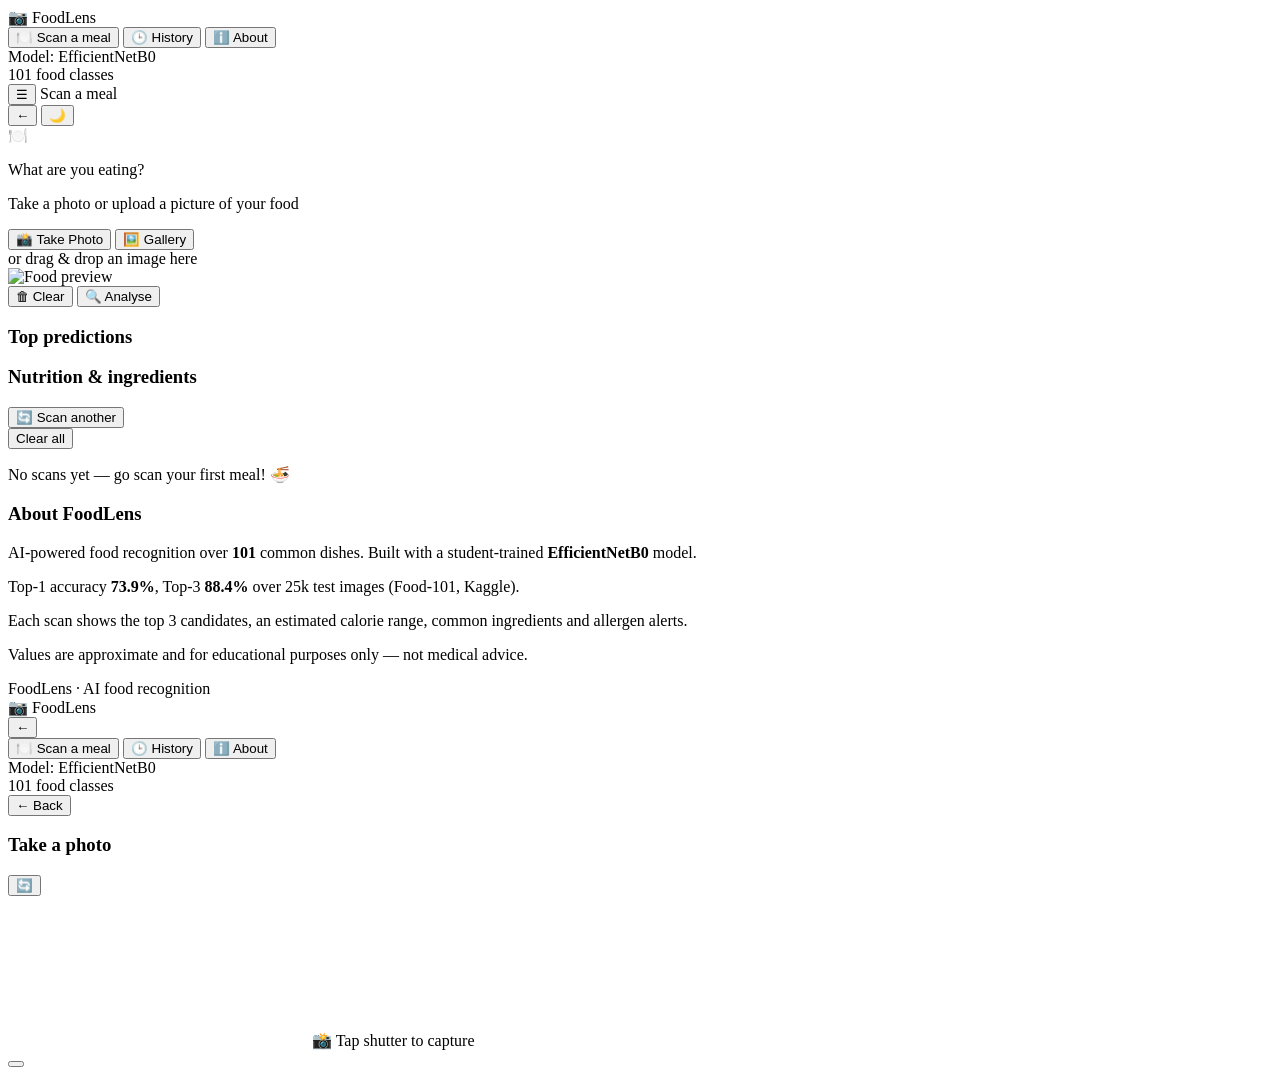
==== webapp/templates/index.html @ b12857e1 "FoodLens v2: EfficientNetB0 101-class food recognition Flask app - Trained EfficientNetB0 on full Fo" ====
<!DOCTYPE html>
<html lang="en">
<head>
  <meta charset="UTF-8"/>
  <meta name="viewport" content="width=device-width,initial-scale=1,maximum-scale=1,viewport-fit=cover"/>
  <meta name="theme-color" content="#10b981"/>
  <title>FoodLens – AI Food Recognition</title>
  <link rel="stylesheet" href="/static/style.css"/>
  <link rel="preconnect" href="https://fonts.googleapis.com"/>
  <link rel="preconnect" href="https://fonts.gstatic.com" crossorigin/>
  <link href="https://fonts.googleapis.com/css2?family=Inter:wght@400;500;600;700;800&display=swap" rel="stylesheet"/>
</head>
<body>
<script>
  // Apply saved theme before paint to avoid flash
  try {
    var t = localStorage.getItem('foodlens.theme');
    if (t) document.documentElement.setAttribute('data-theme', t);
  } catch (e) {}
</script>

<div class="app-shell">
  <span class="bg-blob blob-a" aria-hidden="true"></span>
  <span class="bg-blob blob-b" aria-hidden="true"></span>

  <!-- Sidebar (desktop) -->
  <aside class="sidebar" id="sidebar">
    <div class="sidebar-logo">
      <span class="logo-mark">📷</span>
      <span>Food<span class="logo-accent">Lens</span></span>
    </div>
    <nav class="nav">
      <button class="nav-item active" data-page="scan"><span class="nav-ico">🍽️</span> Scan a meal</button>
      <button class="nav-item" data-page="history"><span class="nav-ico">🕒</span> History</button>
      <button class="nav-item" data-page="about"><span class="nav-ico">ℹ️</span> About</button>
    </nav>
    <div class="sidebar-foot">
      Model: EfficientNetB0<br/>101 food classes
    </div>
  </aside>

  <!-- Phone column -->
  <div class="phone-col">
    <div class="app">
      <header class="topbar">
        <button class="icon-btn hamburger" id="btnMenu" aria-label="Menu">☰</button>
        <span class="topbar-title" id="topbarTitle">Scan a meal</span>
        <div class="topbar-actions">
          <button class="icon-btn" id="btnBack" aria-label="Back">←</button>
          <button class="icon-btn" id="themeToggle" aria-label="Toggle theme">🌙</button>
        </div>
      </header>

      <main class="main" id="main">
        <!-- SCAN PAGE -->
        <section class="page" id="page-scan">
          <div class="upload-zone" id="uploadZone">
            <div class="uz-icon">🍽️</div>
            <p class="uz-title">What are you eating?</p>
            <p class="uz-sub">Take a photo or upload a picture of your food</p>
            <div class="uz-actions">
              <button class="btn btn-primary" id="btnCamera">📸 Take Photo</button>
              <button class="btn btn-secondary" id="btnGallery">🖼️ Gallery</button>
            </div>
            <div class="uz-drop" id="dropZone">or drag &amp; drop an image here</div>
            <input type="file" id="fileInput" accept="image/jpeg,image/png,image/webp" hidden/>
            <input type="file" id="galleryInput" accept="image/jpeg,image/png,image/webp" hidden/>
          </div>

          <div class="preview-card hidden" id="previewCard">
            <div class="preview-frame">
              <img id="previewImg" alt="Food preview"/>
            </div>
            <div class="preview-actions">
              <button class="btn btn-secondary" id="btnClear">🗑 Clear</button>
              <button class="btn btn-primary" id="btnScan"><span class="btn-label">🔍 Analyse</span><span class="btn-loader hidden"></span></button>
            </div>
          </div>

          <div class="notice hidden" id="notice"></div>

          <div class="results hidden" id="results">
            <div id="warnings"></div>

            <div class="card predictions-card">
              <h3 class="card-title">Top predictions</h3>
              <div id="topPredictions"></div>
            </div>

            <div class="card lead-card hidden" id="ingredientsCard">
              <h3 class="card-title">Nutrition &amp; ingredients</h3>
              <div class="meta-row" id="metaRow"></div>
              <div class="ing-list" id="ingredientsList"></div>
            </div>

            <button class="btn btn-secondary btn-block" id="btnAgain">🔄 Scan another</button>
          </div>
        </section>

        <!-- HISTORY PAGE -->
        <section class="page hidden" id="page-history">
          <div class="hist-actions">
            <span class="hist-count" id="histCount"></span>
            <button class="link-btn" id="btnClearHist">Clear all</button>
          </div>
          <div class="hist-list" id="historyList"></div>
          <p class="empty-state hidden" id="histEmpty">No scans yet — go scan your first meal! 🍜</p>
        </section>

        <!-- ABOUT PAGE -->
        <section class="page hidden" id="page-about">
          <div class="card about-card">
            <h3>About FoodLens</h3>
            <p>AI-powered food recognition over <strong>101</strong> common dishes. Built with a student-trained <strong>EfficientNetB0</strong> model.</p>
            <p>Top-1 accuracy <strong>73.9%</strong>, Top-3 <strong>88.4%</strong> over 25k test images (Food-101, Kaggle).</p>
            <p>Each scan shows the top 3 candidates, an estimated calorie range, common ingredients and allergen alerts.</p>
            <p class="disclaimer">Values are approximate and for educational purposes only — not medical advice.</p>
          </div>
        </section>
      </main>

      <footer class="footer">FoodLens · AI food recognition</footer>
    </div>
  </div>

  <!-- Slide-in menu drawer -->
  <div class="drawer-overlay hidden" id="drawerOverlay"></div>
  <aside class="drawer hidden" id="drawer" aria-label="Menu drawer">
    <div class="drawer-head">
      <div class="drawer-logo">📷 <span>Food<span class="logo-accent">Lens</span></span></div>
      <button class="icon-btn" id="btnDrawerClose" aria-label="Close menu">←</button>
    </div>
    <nav class="nav drawer-nav">
      <button class="nav-item active" data-page="scan"><span class="nav-ico">🍽️</span> Scan a meal</button>
      <button class="nav-item" data-page="history"><span class="nav-ico">🕒</span> History</button>
      <button class="nav-item" data-page="about"><span class="nav-ico">ℹ️</span> About</button>
    </nav>
    <div class="sidebar-foot">
      Model: EfficientNetB0<br/>101 food classes
    </div>
  </aside>

  <!-- CAMERA MODAL -->
  <div class="camera-modal hidden" id="cameraModal" role="dialog" aria-modal="true">
    <div class="camera-panel">
      <header class="camera-head">
        <button class="icon-btn" id="btnCamClose" aria-label="Close">← Back</button>
        <h3>Take a photo</h3>
        <button class="icon-btn" id="btnFlip" aria-label="Switch camera">🔄</button>
      </header>
      <div class="camera-stage" id="cameraStage">
        <video id="cameraVideo" autoplay playsinline muted></video>
        <span class="cam-hint" id="camHint">📸 Tap shutter to capture</span>
        <div class="shutter-row">
          <button class="shutter" id="btnSnap" aria-label="Capture"><span></span></button>
        </div>
        <div class="camera-msg hidden" id="cameraMsg"></div>
      </div>
    </div>
    <input type="file" id="fallbackInput" accept="image/jpeg,image/png,image/webp" hidden/>
  </div>
</div>

<script src="/static/script.js"></script>
</body>
</html>
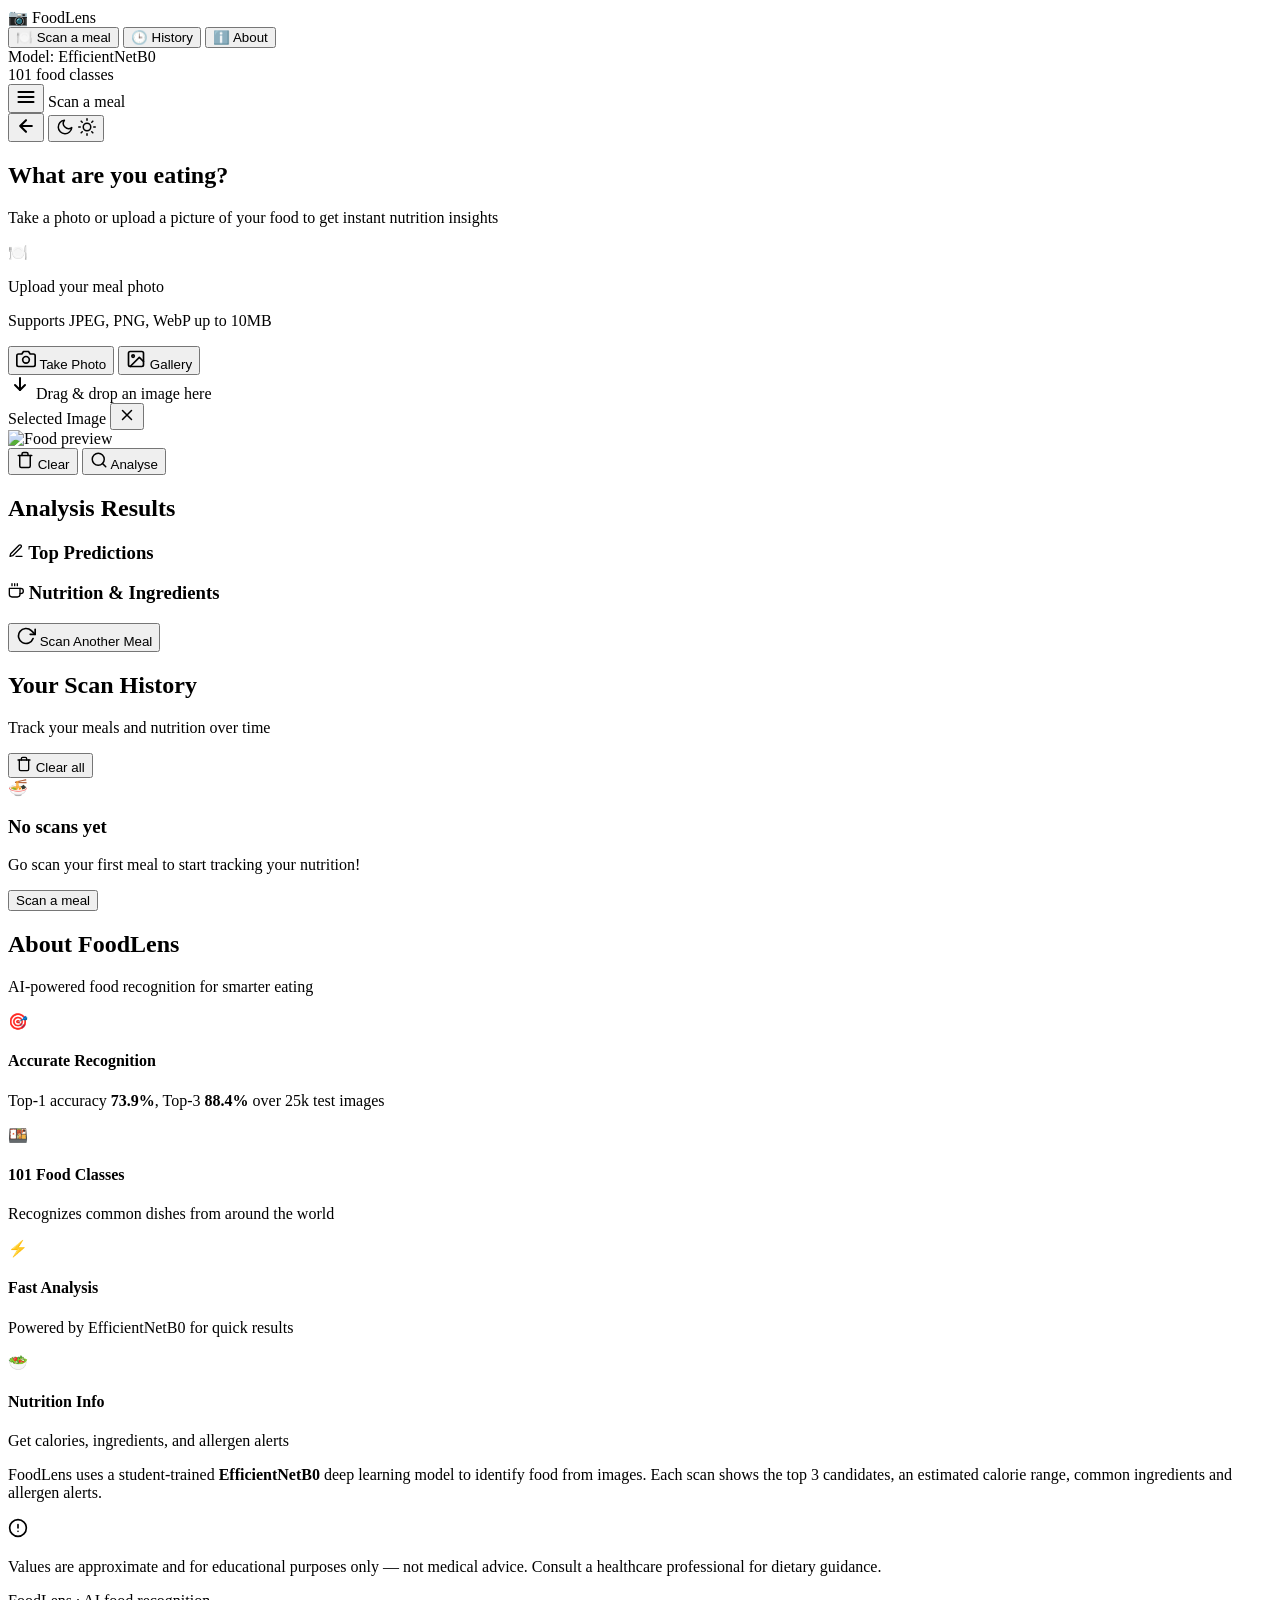
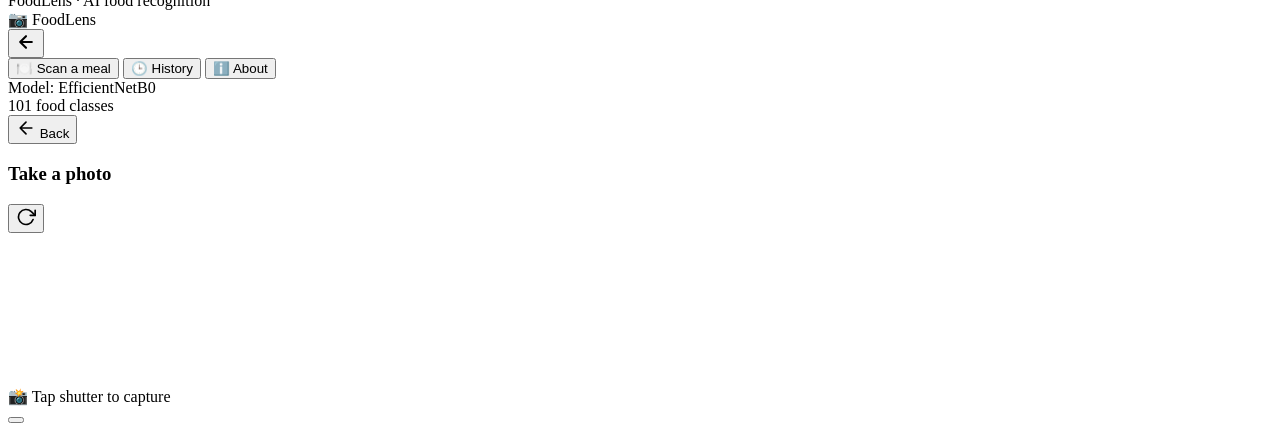
==== commit e8f8b7c3: "Update documentation and add comprehensive guides * Added comprehensive documentation files includin" ====
--- a/webapp/templates/index.html
+++ b/webapp/templates/index.html
@@ -4,11 +4,15 @@
   <meta charset="UTF-8"/>
   <meta name="viewport" content="width=device-width,initial-scale=1,maximum-scale=1,viewport-fit=cover"/>
   <meta name="theme-color" content="#10b981"/>
-  <title>FoodLens – AI Food Recognition</title>
+  <meta name="description" content="AI-powered food recognition app that identifies 101+ dishes with nutrition info"/>
+  <meta name="apple-mobile-web-app-capable" content="yes"/>
+  <meta name="apple-mobile-web-app-status-bar-style" content="default"/>
+  <title>FoodLens – AI Food Recognition & Nutrition Tracker</title>
   <link rel="stylesheet" href="/static/style.css"/>
   <link rel="preconnect" href="https://fonts.googleapis.com"/>
   <link rel="preconnect" href="https://fonts.gstatic.com" crossorigin/>
-  <link href="https://fonts.googleapis.com/css2?family=Inter:wght@400;500;600;700;800&display=swap" rel="stylesheet"/>
+  <link href="https://fonts.googleapis.com/css2?family=Inter:wght@400;500;600;700;800;900&display=swap" rel="stylesheet"/>
+  <link rel="icon" type="image/svg+xml" href="data:image/svg+xml,<svg xmlns='http://www.w3.org/2000/svg' viewBox='0 0 100 100'><text y='.9em' font-size='90'>📷</text></svg>"/>
 </head>
 <body>
 <script>
@@ -16,6 +20,7 @@
   try {
     var t = localStorage.getItem('foodlens.theme');
     if (t) document.documentElement.setAttribute('data-theme', t);
+    else if (window.matchMedia('(prefers-color-scheme: dark)').matches) document.documentElement.setAttribute('data-theme', 'dark');
   } catch (e) {}
 </script>
 
@@ -35,7 +40,8 @@
       <button class="nav-item" data-page="about"><span class="nav-ico">ℹ️</span> About</button>
     </nav>
     <div class="sidebar-foot">
-      Model: EfficientNetB0<br/>101 food classes
+      <div class="model-badge">Model: EfficientNetB0</div>
+      <div class="classes-badge">101 food classes</div>
     </div>
   </aside>
 
@@ -43,78 +49,175 @@
   <div class="phone-col">
     <div class="app">
       <header class="topbar">
-        <button class="icon-btn hamburger" id="btnMenu" aria-label="Menu">☰</button>
+        <button class="icon-btn hamburger" id="btnMenu" aria-label="Menu">
+          <svg width="20" height="20" viewBox="0 0 24 24" fill="none" stroke="currentColor" stroke-width="2.5" stroke-linecap="round" stroke-linejoin="round"><line x1="3" y1="6" x2="21" y2="6"></line><line x1="3" y1="12" x2="21" y2="12"></line><line x1="3" y1="18" x2="21" y2="18"></line></svg>
+        </button>
         <span class="topbar-title" id="topbarTitle">Scan a meal</span>
         <div class="topbar-actions">
-          <button class="icon-btn" id="btnBack" aria-label="Back">←</button>
-          <button class="icon-btn" id="themeToggle" aria-label="Toggle theme">🌙</button>
+          <button class="icon-btn" id="btnBack" aria-label="Back">
+            <svg width="20" height="20" viewBox="0 0 24 24" fill="none" stroke="currentColor" stroke-width="2.5" stroke-linecap="round" stroke-linejoin="round"><path d="M19 12H5M12 19l-7-7 7-7"/></svg>
+          </button>
+          <button class="icon-btn" id="themeToggle" aria-label="Toggle theme">
+            <svg class="icon-moon" width="18" height="18" viewBox="0 0 24 24" fill="none" stroke="currentColor" stroke-width="2" stroke-linecap="round" stroke-linejoin="round"><path d="M21 12.79A9 9 0 1 1 11.21 3 7 7 0 0 0 21 12.79z"/></svg>
+            <svg class="icon-sun hidden" width="18" height="18" viewBox="0 0 24 24" fill="none" stroke="currentColor" stroke-width="2" stroke-linecap="round" stroke-linejoin="round"><circle cx="12" cy="12" r="5"/><path d="M12 1v2M12 21v2M4.22 4.22l1.42 1.42M18.36 18.36l1.42 1.42M1 12h2M21 12h2M4.22 19.78l1.42-1.42M18.36 5.64l1.42-1.42"/></svg>
+          </button>
         </div>
       </header>
 
       <main class="main" id="main">
         <!-- SCAN PAGE -->
         <section class="page" id="page-scan">
+          <div class="hero-section">
+            <h1 class="hero-title">What are you eating?</h1>
+            <p class="hero-subtitle">Take a photo or upload a picture of your food to get instant nutrition insights</p>
+          </div>
+          
           <div class="upload-zone" id="uploadZone">
             <div class="uz-icon">🍽️</div>
-            <p class="uz-title">What are you eating?</p>
-            <p class="uz-sub">Take a photo or upload a picture of your food</p>
+            <p class="uz-title">Upload your meal photo</p>
+            <p class="uz-sub">Supports JPEG, PNG, WebP up to 10MB</p>
             <div class="uz-actions">
-              <button class="btn btn-primary" id="btnCamera">📸 Take Photo</button>
-              <button class="btn btn-secondary" id="btnGallery">🖼️ Gallery</button>
-            </div>
-            <div class="uz-drop" id="dropZone">or drag &amp; drop an image here</div>
+              <button class="btn btn-primary btn-lg" id="btnCamera">
+                <svg width="20" height="20" viewBox="0 0 24 24" fill="none" stroke="currentColor" stroke-width="2" stroke-linecap="round" stroke-linejoin="round"><path d="M23 19a2 2 0 0 1-2 2H3a2 2 0 0 1-2-2V8a2 2 0 0 1 2-2h4l2-3h6l2 3h4a2 2 0 0 1 2 2z"/><circle cx="12" cy="13" r="4"/></svg>
+                <span>Take Photo</span>
+              </button>
+              <button class="btn btn-secondary btn-lg" id="btnGallery">
+                <svg width="20" height="20" viewBox="0 0 24 24" fill="none" stroke="currentColor" stroke-width="2" stroke-linecap="round" stroke-linejoin="round"><rect x="3" y="3" width="18" height="18" rx="2" ry="2"/><circle cx="8.5" cy="8.5" r="1.5"/><polyline points="21 15 16 10 5 21"/></svg>
+                <span>Gallery</span>
+              </button>
+            </div>
+            <div class="uz-drop" id="dropZone">
+              <svg width="24" height="24" viewBox="0 0 24 24" fill="none" stroke="currentColor" stroke-width="2" stroke-linecap="round" stroke-linejoin="round"><polyline points="7 10 12 15 17 10"/><line x1="12" y1="15" x2="12" y2="3"/></svg>
+              <span>Drag & drop an image here</span>
+            </div>
             <input type="file" id="fileInput" accept="image/jpeg,image/png,image/webp" hidden/>
             <input type="file" id="galleryInput" accept="image/jpeg,image/png,image/webp" hidden/>
           </div>
 
           <div class="preview-card hidden" id="previewCard">
+            <div class="preview-header">
+              <span class="preview-label">Selected Image</span>
+              <button class="btn-icon-sm" id="btnClosePreview" aria-label="Close preview">
+                <svg width="18" height="18" viewBox="0 0 24 24" fill="none" stroke="currentColor" stroke-width="2" stroke-linecap="round" stroke-linejoin="round"><path d="M18 6L6 18M6 6l12 12"/></svg>
+              </button>
+            </div>
             <div class="preview-frame">
               <img id="previewImg" alt="Food preview"/>
             </div>
             <div class="preview-actions">
-              <button class="btn btn-secondary" id="btnClear">🗑 Clear</button>
-              <button class="btn btn-primary" id="btnScan"><span class="btn-label">🔍 Analyse</span><span class="btn-loader hidden"></span></button>
+              <button class="btn btn-secondary" id="btnClear">
+                <svg width="18" height="18" viewBox="0 0 24 24" fill="none" stroke="currentColor" stroke-width="2" stroke-linecap="round" stroke-linejoin="round"><polyline points="3 6 5 6 21 6"/><path d="M19 6v14a2 2 0 0 1-2 2H7a2 2 0 0 1-2-2V6m3 0V4a2 2 0 0 1 2-2h4a2 2 0 0 1 2 2v2"/></svg>
+                <span>Clear</span>
+              </button>
+              <button class="btn btn-primary" id="btnScan">
+                <span class="btn-label">
+                  <svg width="18" height="18" viewBox="0 0 24 24" fill="none" stroke="currentColor" stroke-width="2" stroke-linecap="round" stroke-linejoin="round"><circle cx="11" cy="11" r="8"/><path d="M21 21l-4.35-4.35"/></svg>
+                  <span>Analyse</span>
+                </span>
+                <span class="btn-loader hidden"></span>
+              </button>
             </div>
           </div>
 
           <div class="notice hidden" id="notice"></div>
 
           <div class="results hidden" id="results">
+            <div class="results-header">
+              <h2 class="results-title">Analysis Results</h2>
+              <span class="confidence-badge" id="confidenceBadge"></span>
+            </div>
+            
             <div id="warnings"></div>
 
             <div class="card predictions-card">
-              <h3 class="card-title">Top predictions</h3>
+              <h3 class="card-title">
+                <svg width="16" height="16" viewBox="0 0 24 24" fill="none" stroke="currentColor" stroke-width="2" stroke-linecap="round" stroke-linejoin="round"><path d="M12 20h9"/><path d="M16.5 3.5a2.121 2.121 0 0 1 3 3L7 19l-4 1 1-4L16.5 3.5z"/></svg>
+                Top Predictions
+              </h3>
               <div id="topPredictions"></div>
             </div>
 
             <div class="card lead-card hidden" id="ingredientsCard">
-              <h3 class="card-title">Nutrition &amp; ingredients</h3>
+              <h3 class="card-title">
+                <svg width="16" height="16" viewBox="0 0 24 24" fill="none" stroke="currentColor" stroke-width="2" stroke-linecap="round" stroke-linejoin="round"><path d="M18 8h1a4 4 0 0 1 0 8h-1"/><path d="M2 8h16v9a4 4 0 0 1-4 4H6a4 4 0 0 1-4-4V8z"/><line x1="6" y1="1" x2="6" y2="4"/><line x1="10" y1="1" x2="10" y2="4"/><line x1="14" y1="1" x2="14" y2="4"/></svg>
+                Nutrition & Ingredients
+              </h3>
               <div class="meta-row" id="metaRow"></div>
               <div class="ing-list" id="ingredientsList"></div>
             </div>
 
-            <button class="btn btn-secondary btn-block" id="btnAgain">🔄 Scan another</button>
+            <button class="btn btn-secondary btn-block btn-lg" id="btnAgain">
+              <svg width="20" height="20" viewBox="0 0 24 24" fill="none" stroke="currentColor" stroke-width="2" stroke-linecap="round" stroke-linejoin="round"><polyline points="23 4 23 10 17 10"/><path d="M20.49 15a9 9 0 1 1-2.12-9.36L23 10"/></svg>
+              <span>Scan Another Meal</span>
+            </button>
           </div>
         </section>
 
         <!-- HISTORY PAGE -->
         <section class="page hidden" id="page-history">
+          <div class="history-header">
+            <h2 class="history-title">Your Scan History</h2>
+            <p class="history-subtitle">Track your meals and nutrition over time</p>
+          </div>
           <div class="hist-actions">
             <span class="hist-count" id="histCount"></span>
-            <button class="link-btn" id="btnClearHist">Clear all</button>
+            <button class="btn btn-sm btn-ghost" id="btnClearHist">
+              <svg width="16" height="16" viewBox="0 0 24 24" fill="none" stroke="currentColor" stroke-width="2" stroke-linecap="round" stroke-linejoin="round"><polyline points="3 6 5 6 21 6"/><path d="M19 6v14a2 2 0 0 1-2 2H7a2 2 0 0 1-2-2V6m3 0V4a2 2 0 0 1 2-2h4a2 2 0 0 1 2 2v2"/></svg>
+              <span>Clear all</span>
+            </button>
           </div>
           <div class="hist-list" id="historyList"></div>
-          <p class="empty-state hidden" id="histEmpty">No scans yet — go scan your first meal! 🍜</p>
+          <div class="empty-state hidden" id="histEmpty">
+            <div class="empty-icon">🍜</div>
+            <h3>No scans yet</h3>
+            <p>Go scan your first meal to start tracking your nutrition!</p>
+            <button class="btn btn-primary" onclick="navigate('scan')">Scan a meal</button>
+          </div>
         </section>
 
         <!-- ABOUT PAGE -->
         <section class="page hidden" id="page-about">
+          <div class="about-header">
+            <h2 class="about-title">About FoodLens</h2>
+            <p class="about-subtitle">AI-powered food recognition for smarter eating</p>
+          </div>
           <div class="card about-card">
-            <h3>About FoodLens</h3>
-            <p>AI-powered food recognition over <strong>101</strong> common dishes. Built with a student-trained <strong>EfficientNetB0</strong> model.</p>
-            <p>Top-1 accuracy <strong>73.9%</strong>, Top-3 <strong>88.4%</strong> over 25k test images (Food-101, Kaggle).</p>
-            <p>Each scan shows the top 3 candidates, an estimated calorie range, common ingredients and allergen alerts.</p>
-            <p class="disclaimer">Values are approximate and for educational purposes only — not medical advice.</p>
+            <div class="feature-grid">
+              <div class="feature-item">
+                <div class="feature-icon">🎯</div>
+                <div class="feature-content">
+                  <h4>Accurate Recognition</h4>
+                  <p>Top-1 accuracy <strong>73.9%</strong>, Top-3 <strong>88.4%</strong> over 25k test images</p>
+                </div>
+              </div>
+              <div class="feature-item">
+                <div class="feature-icon">🍱</div>
+                <div class="feature-content">
+                  <h4>101 Food Classes</h4>
+                  <p>Recognizes common dishes from around the world</p>
+                </div>
+              </div>
+              <div class="feature-item">
+                <div class="feature-icon">⚡</div>
+                <div class="feature-content">
+                  <h4>Fast Analysis</h4>
+                  <p>Powered by EfficientNetB0 for quick results</p>
+                </div>
+              </div>
+              <div class="feature-item">
+                <div class="feature-icon">🥗</div>
+                <div class="feature-content">
+                  <h4>Nutrition Info</h4>
+                  <p>Get calories, ingredients, and allergen alerts</p>
+                </div>
+              </div>
+            </div>
+            <div class="about-divider"></div>
+            <p class="about-text\">FoodLens uses a student-trained <strong>EfficientNetB0</strong> deep learning model to identify food from images. Each scan shows the top 3 candidates, an estimated calorie range, common ingredients and allergen alerts.</p>
+            <div class="disclaimer-card">
+              <svg width="20" height="20" viewBox="0 0 24 24" fill="none" stroke="currentColor" stroke-width="2" stroke-linecap="round" stroke-linejoin="round"><circle cx="12" cy="12" r="10"/><line x1="12" y1="8" x2="12" y2="12"/><line x1="12" y1="16" x2="12.01" y2="16"/></svg>
+              <p class="disclaimer">Values are approximate and for educational purposes only — not medical advice. Consult a healthcare professional for dietary guidance.</p>
+            </div>
           </div>
         </section>
       </main>
@@ -127,8 +230,13 @@
   <div class="drawer-overlay hidden" id="drawerOverlay"></div>
   <aside class="drawer hidden" id="drawer" aria-label="Menu drawer">
     <div class="drawer-head">
-      <div class="drawer-logo">📷 <span>Food<span class="logo-accent">Lens</span></span></div>
-      <button class="icon-btn" id="btnDrawerClose" aria-label="Close menu">←</button>
+      <div class="drawer-logo">
+        <span class="logo-mark">📷</span>
+        <span>Food<span class="logo-accent">Lens</span></span>
+      </div>
+      <button class="icon-btn" id="btnDrawerClose" aria-label="Close menu">
+        <svg width="20" height="20" viewBox="0 0 24 24" fill="none" stroke="currentColor" stroke-width="2.5" stroke-linecap="round" stroke-linejoin="round"><path d="M19 12H5M12 19l-7-7 7-7"/></svg>
+      </button>
     </div>
     <nav class="nav drawer-nav">
       <button class="nav-item active" data-page="scan"><span class="nav-ico">🍽️</span> Scan a meal</button>
@@ -136,7 +244,8 @@
       <button class="nav-item" data-page="about"><span class="nav-ico">ℹ️</span> About</button>
     </nav>
     <div class="sidebar-foot">
-      Model: EfficientNetB0<br/>101 food classes
+      <div class="model-badge">Model: EfficientNetB0</div>
+      <div class="classes-badge">101 food classes</div>
     </div>
   </aside>
 
@@ -144,13 +253,21 @@
   <div class="camera-modal hidden" id="cameraModal" role="dialog" aria-modal="true">
     <div class="camera-panel">
       <header class="camera-head">
-        <button class="icon-btn" id="btnCamClose" aria-label="Close">← Back</button>
+        <button class="icon-btn icon-btn-ghost" id="btnCamClose" aria-label="Close">
+          <svg width="20" height="20" viewBox="0 0 24 24" fill="none" stroke="currentColor" stroke-width="2" stroke-linecap="round" stroke-linejoin="round"><path d="M19 12H5M12 19l-7-7 7-7"/></svg>
+          <span>Back</span>
+        </button>
         <h3>Take a photo</h3>
-        <button class="icon-btn" id="btnFlip" aria-label="Switch camera">🔄</button>
+        <button class="icon-btn" id="btnFlip" aria-label="Switch camera">
+          <svg width="20" height="20" viewBox="0 0 24 24" fill="none" stroke="currentColor" stroke-width="2" stroke-linecap="round" stroke-linejoin="round"><polyline points="23 4 23 10 17 10"/><path d="M20.49 15a9 9 0 1 1-2.12-9.36L23 10"/></svg>
+        </button>
       </header>
       <div class="camera-stage" id="cameraStage">
         <video id="cameraVideo" autoplay playsinline muted></video>
-        <span class="cam-hint" id="camHint">📸 Tap shutter to capture</span>
+        <div class="camera-overlay">
+          <span class="cam-hint" id="camHint">📸 Tap shutter to capture</span>
+          <div class="focus-frame"></div>
+        </div>
         <div class="shutter-row">
           <button class="shutter" id="btnSnap" aria-label="Capture"><span></span></button>
         </div>
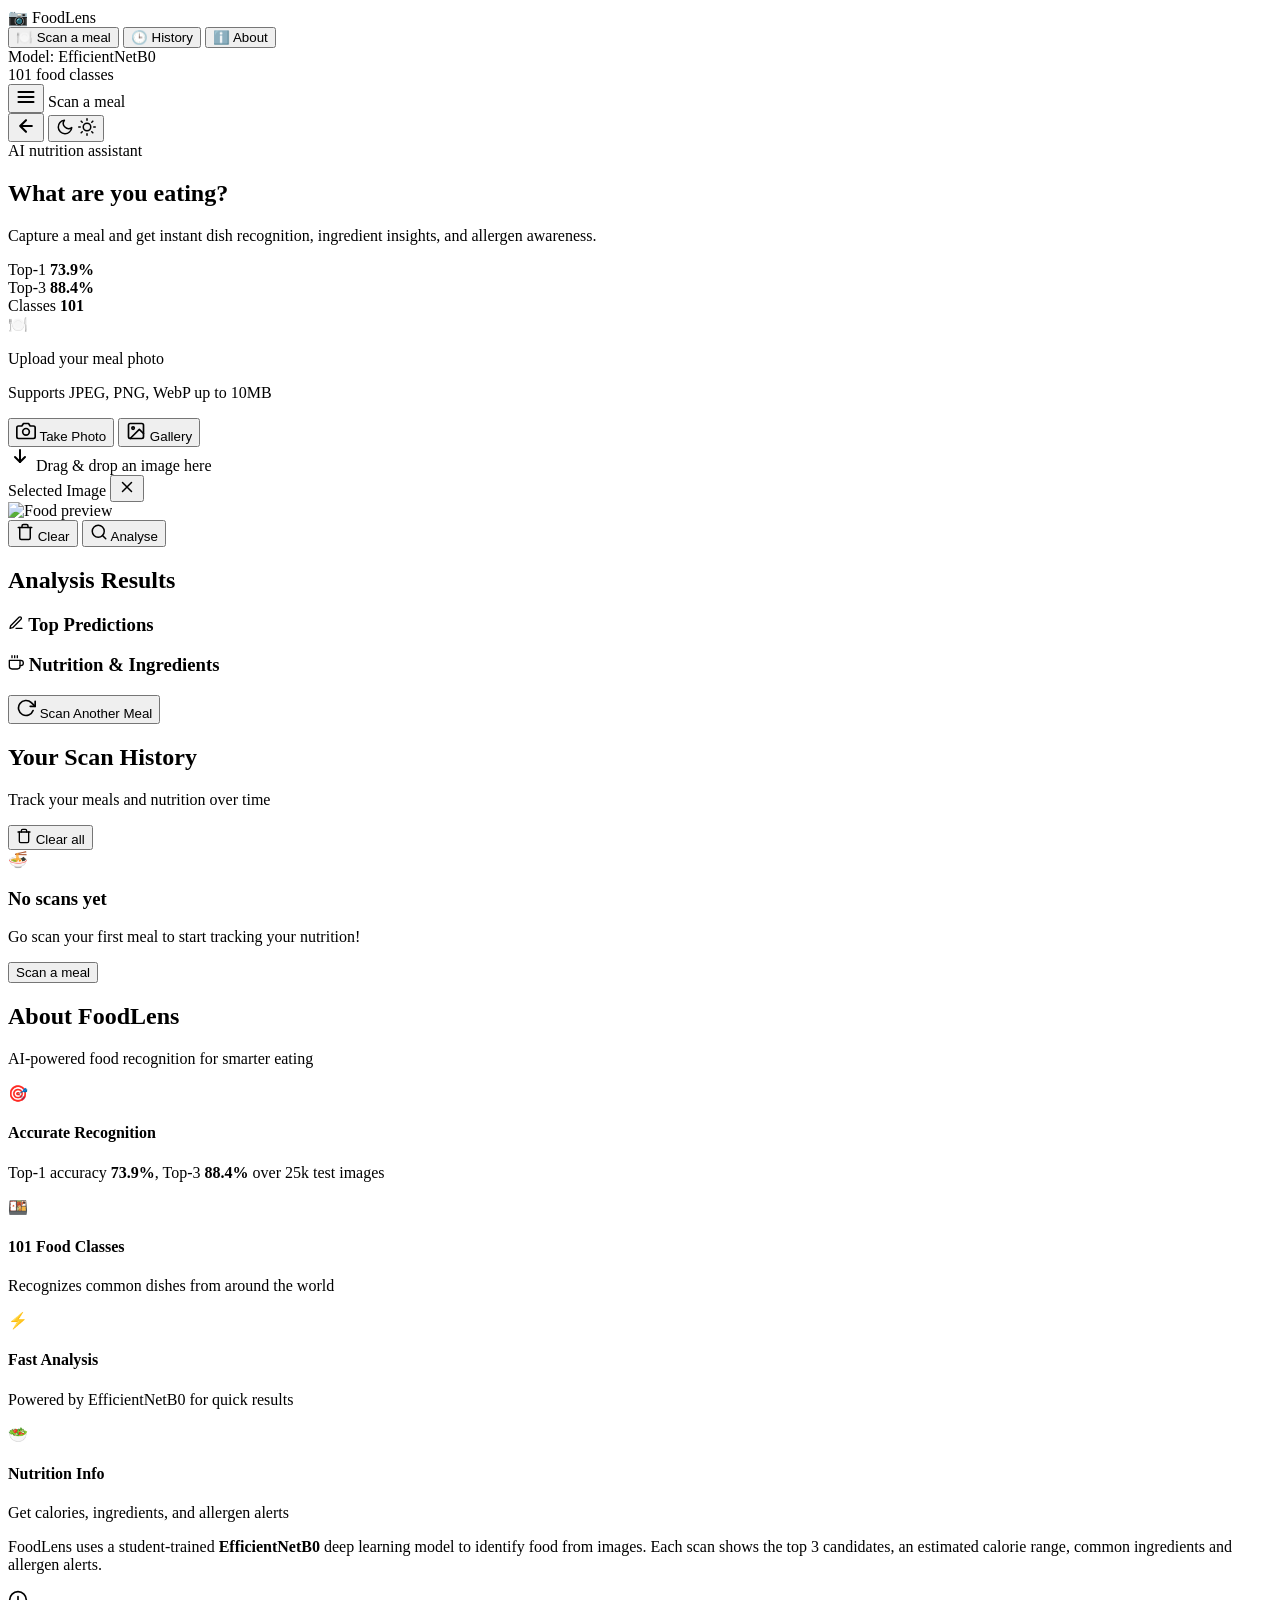
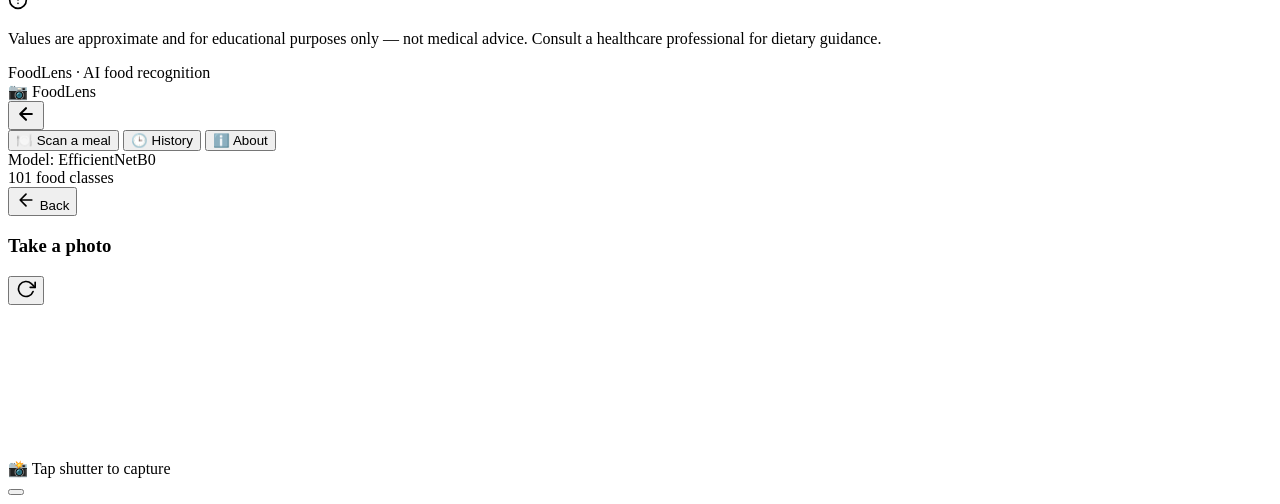
==== commit 532ed959: "Improve FoodLens UI and training workflow" ====
--- a/webapp/templates/index.html
+++ b/webapp/templates/index.html
@@ -68,8 +68,23 @@
         <!-- SCAN PAGE -->
         <section class="page" id="page-scan">
           <div class="hero-section">
+            <div class="eyebrow">AI nutrition assistant</div>
             <h1 class="hero-title">What are you eating?</h1>
-            <p class="hero-subtitle">Take a photo or upload a picture of your food to get instant nutrition insights</p>
+            <p class="hero-subtitle">Capture a meal and get instant dish recognition, ingredient insights, and allergen awareness.</p>
+            <div class="stats-grid">
+              <div class="stat-card">
+                <span class="stat-label">Top-1</span>
+                <strong>73.9%</strong>
+              </div>
+              <div class="stat-card">
+                <span class="stat-label">Top-3</span>
+                <strong>88.4%</strong>
+              </div>
+              <div class="stat-card">
+                <span class="stat-label">Classes</span>
+                <strong>101</strong>
+              </div>
+            </div>
           </div>
           
           <div class="upload-zone" id="uploadZone">
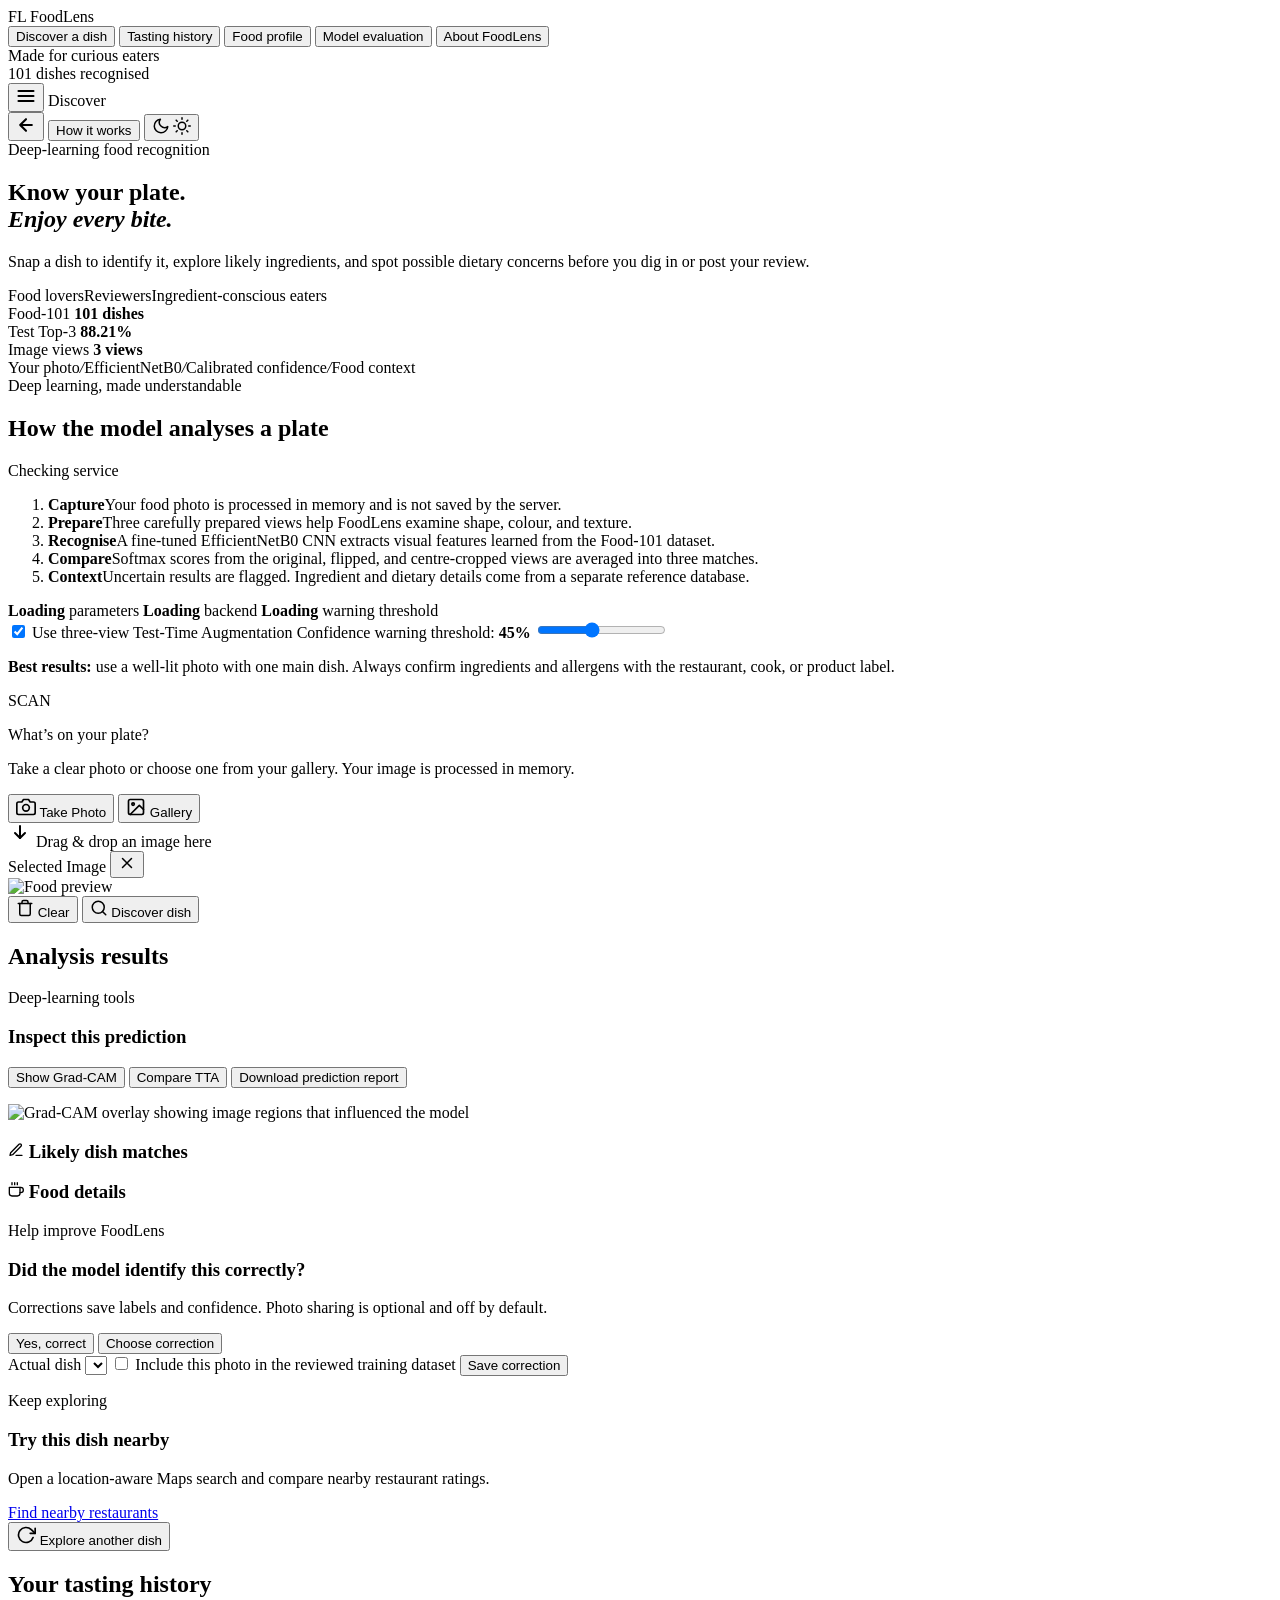
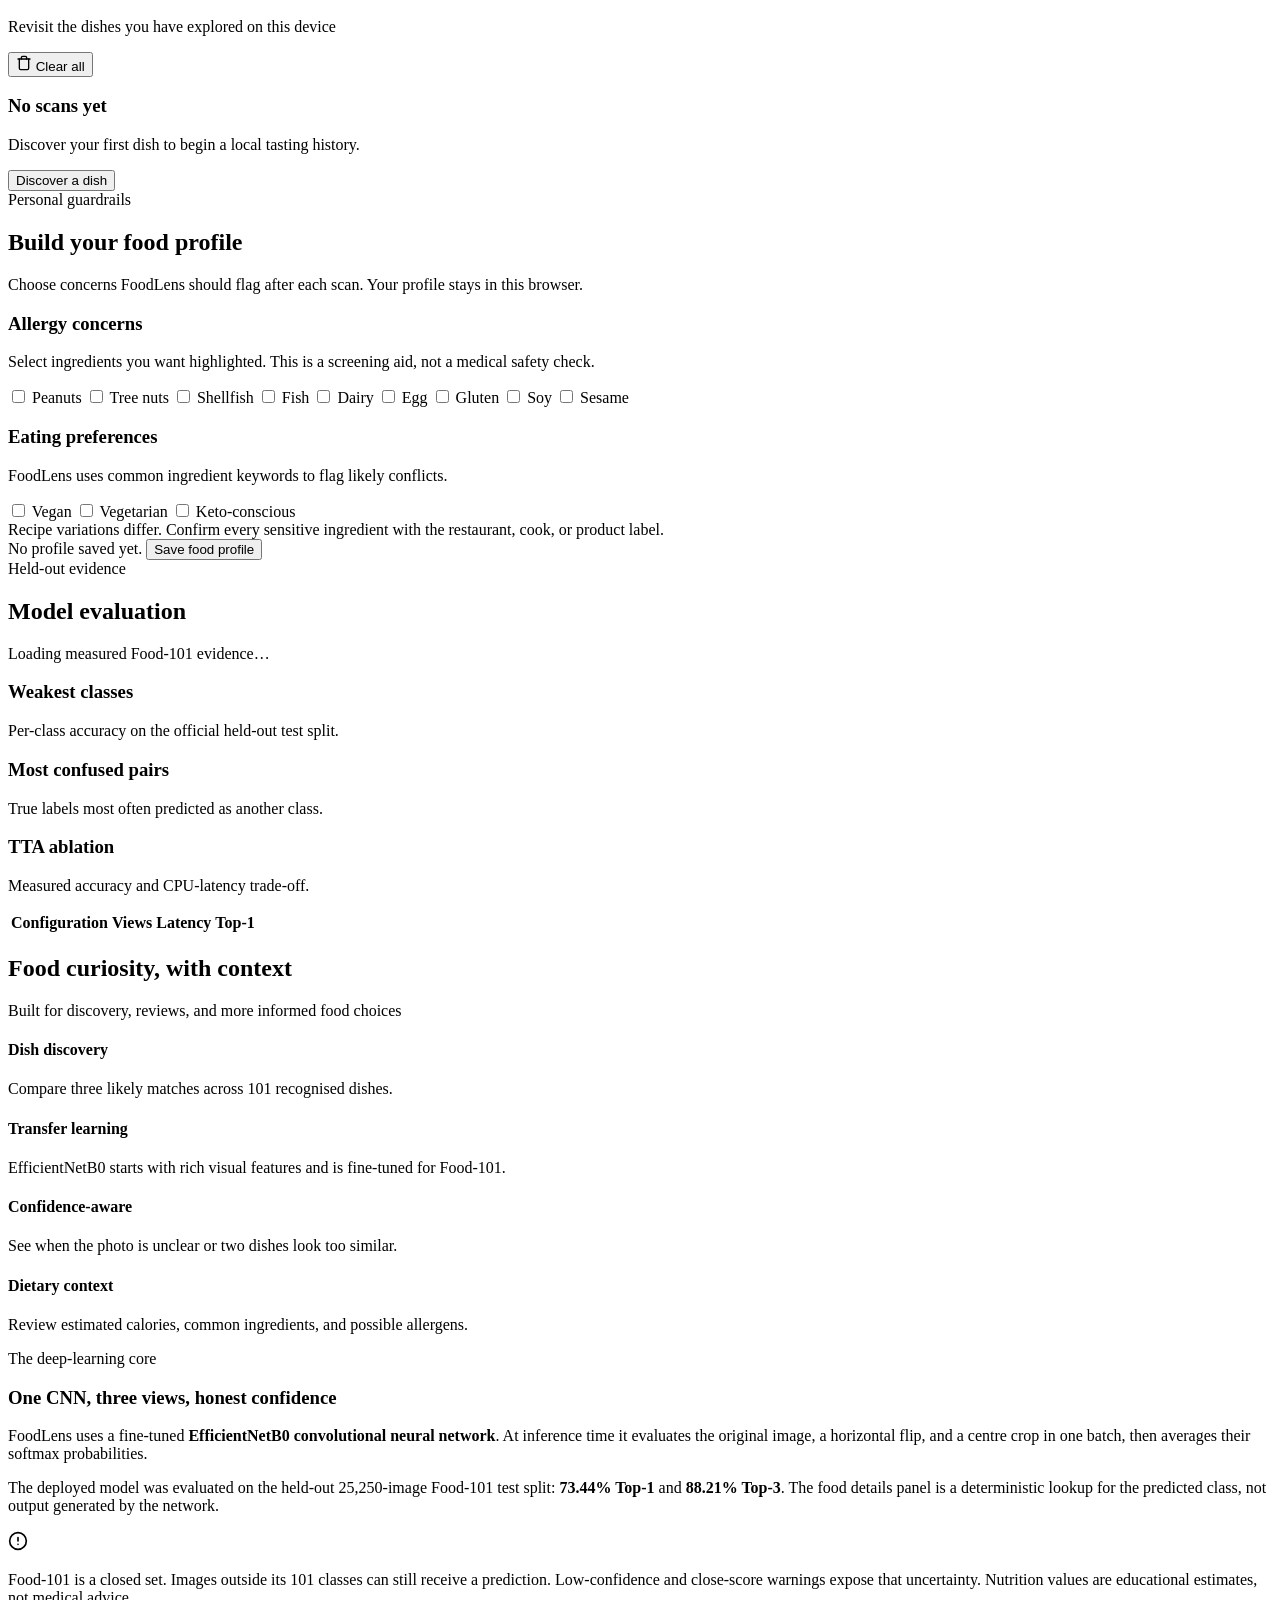
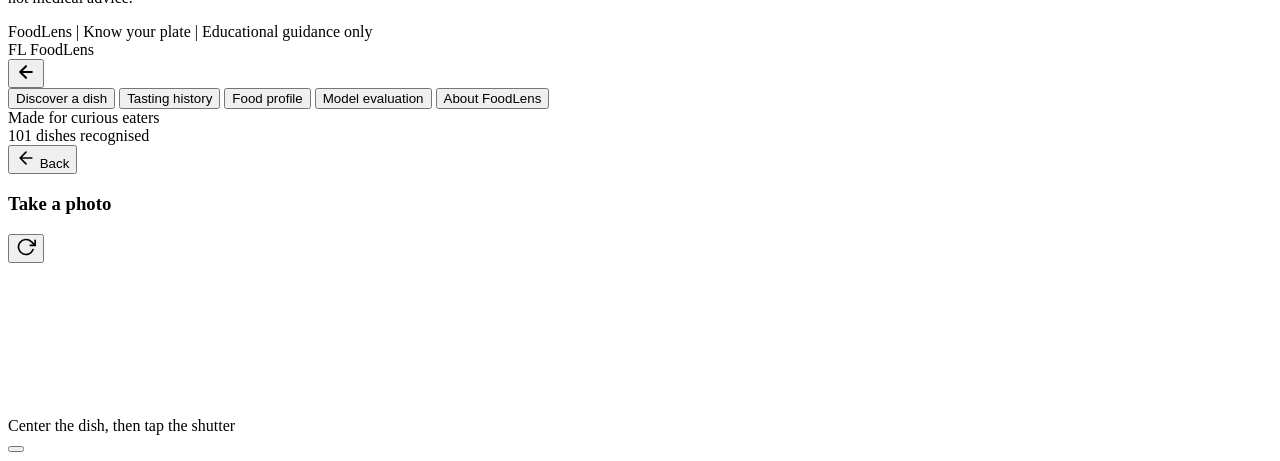
==== commit dd87f317: "Build calibrated FoodLens web application" ====
--- a/webapp/templates/index.html
+++ b/webapp/templates/index.html
@@ -4,15 +4,15 @@
   <meta charset="UTF-8"/>
   <meta name="viewport" content="width=device-width,initial-scale=1,maximum-scale=1,viewport-fit=cover"/>
   <meta name="theme-color" content="#10b981"/>
-  <meta name="description" content="AI-powered food recognition app that identifies 101+ dishes with nutrition info"/>
+  <meta name="description" content="Recognize dishes, explore likely ingredients, and review possible dietary concerns from a food photo."/>
   <meta name="apple-mobile-web-app-capable" content="yes"/>
   <meta name="apple-mobile-web-app-status-bar-style" content="default"/>
-  <title>FoodLens – AI Food Recognition & Nutrition Tracker</title>
+  <title>FoodLens | Know your plate</title>
   <link rel="stylesheet" href="/static/style.css"/>
   <link rel="preconnect" href="https://fonts.googleapis.com"/>
   <link rel="preconnect" href="https://fonts.gstatic.com" crossorigin/>
-  <link href="https://fonts.googleapis.com/css2?family=Inter:wght@400;500;600;700;800;900&display=swap" rel="stylesheet"/>
-  <link rel="icon" type="image/svg+xml" href="data:image/svg+xml,<svg xmlns='http://www.w3.org/2000/svg' viewBox='0 0 100 100'><text y='.9em' font-size='90'>📷</text></svg>"/>
+  <link href="https://fonts.googleapis.com/css2?family=DM+Sans:wght@400;500;600;700&family=Space+Grotesk:wght@500;600;700&display=swap" rel="stylesheet"/>
+  <link rel="icon" type="image/svg+xml" href="/static/favicon.svg"/>
 </head>
 <body>
 <script>
@@ -31,17 +31,19 @@
   <!-- Sidebar (desktop) -->
   <aside class="sidebar" id="sidebar">
     <div class="sidebar-logo">
-      <span class="logo-mark">📷</span>
+      <span class="logo-mark" aria-hidden="true">FL</span>
       <span>Food<span class="logo-accent">Lens</span></span>
     </div>
     <nav class="nav">
-      <button class="nav-item active" data-page="scan"><span class="nav-ico">🍽️</span> Scan a meal</button>
-      <button class="nav-item" data-page="history"><span class="nav-ico">🕒</span> History</button>
-      <button class="nav-item" data-page="about"><span class="nav-ico">ℹ️</span> About</button>
+      <button class="nav-item active" data-page="scan">Discover a dish</button>
+      <button class="nav-item" data-page="history">Tasting history</button>
+      <button class="nav-item" data-page="profile">Food profile</button>
+      <button class="nav-item" data-page="evaluation">Model evaluation</button>
+      <button class="nav-item" data-page="about">About FoodLens</button>
     </nav>
     <div class="sidebar-foot">
-      <div class="model-badge">Model: EfficientNetB0</div>
-      <div class="classes-badge">101 food classes</div>
+      <div class="model-badge">Made for curious eaters</div>
+      <div class="classes-badge">101 dishes recognised</div>
     </div>
   </aside>
 
@@ -52,10 +54,13 @@
         <button class="icon-btn hamburger" id="btnMenu" aria-label="Menu">
           <svg width="20" height="20" viewBox="0 0 24 24" fill="none" stroke="currentColor" stroke-width="2.5" stroke-linecap="round" stroke-linejoin="round"><line x1="3" y1="6" x2="21" y2="6"></line><line x1="3" y1="12" x2="21" y2="12"></line><line x1="3" y1="18" x2="21" y2="18"></line></svg>
         </button>
-        <span class="topbar-title" id="topbarTitle">Scan a meal</span>
+        <span class="topbar-title" id="topbarTitle">Discover</span>
         <div class="topbar-actions">
           <button class="icon-btn" id="btnBack" aria-label="Back">
             <svg width="20" height="20" viewBox="0 0 24 24" fill="none" stroke="currentColor" stroke-width="2.5" stroke-linecap="round" stroke-linejoin="round"><path d="M19 12H5M12 19l-7-7 7-7"/></svg>
+          </button>
+          <button class="viva-toggle" id="btnViva" type="button" aria-expanded="false" aria-controls="vivaPanel">
+            How it works
           </button>
           <button class="icon-btn" id="themeToggle" aria-label="Toggle theme">
             <svg class="icon-moon" width="18" height="18" viewBox="0 0 24 24" fill="none" stroke="currentColor" stroke-width="2" stroke-linecap="round" stroke-linejoin="round"><path d="M21 12.79A9 9 0 1 1 11.21 3 7 7 0 0 0 21 12.79z"/></svg>
@@ -68,29 +73,65 @@
         <!-- SCAN PAGE -->
         <section class="page" id="page-scan">
           <div class="hero-section">
-            <div class="eyebrow">AI nutrition assistant</div>
-            <h1 class="hero-title">What are you eating?</h1>
-            <p class="hero-subtitle">Capture a meal and get instant dish recognition, ingredient insights, and allergen awareness.</p>
+            <div class="eyebrow"><span class="live-dot"></span> Deep-learning food recognition</div>
+            <h1 class="hero-title">Know your plate.<br/><em>Enjoy every bite.</em></h1>
+            <p class="hero-subtitle">Snap a dish to identify it, explore likely ingredients, and spot possible dietary concerns before you dig in or post your review.</p>
+            <div class="audience-row" aria-label="Who FoodLens helps">
+              <span>Food lovers</span><span>Reviewers</span><span>Ingredient-conscious eaters</span>
+            </div>
             <div class="stats-grid">
               <div class="stat-card">
-                <span class="stat-label">Top-1</span>
-                <strong>73.9%</strong>
+                <span class="stat-label">Food-101</span>
+                <strong>101 dishes</strong>
               </div>
               <div class="stat-card">
-                <span class="stat-label">Top-3</span>
-                <strong>88.4%</strong>
+                <span class="stat-label">Test Top-3</span>
+                <strong>88.21%</strong>
               </div>
               <div class="stat-card">
-                <span class="stat-label">Classes</span>
-                <strong>101</strong>
-              </div>
-            </div>
-          </div>
-          
+                <span class="stat-label">Image views</span>
+                <strong>3 views</strong>
+              </div>
+            </div>
+          </div>
+
+          <div class="pipeline" aria-label="FoodLens deep-learning journey">
+            <span>Your photo</span><i aria-hidden="true">/</i><span>EfficientNetB0</span><i aria-hidden="true">/</i><span>Calibrated confidence</span><i aria-hidden="true">/</i><span>Food context</span>
+          </div>
+
+          <section class="viva-panel hidden" id="vivaPanel" aria-labelledby="vivaTitle">
+            <div class="viva-head">
+              <div>
+                <span class="viva-kicker">Deep learning, made understandable</span>
+                <h2 id="vivaTitle">How the model analyses a plate</h2>
+              </div>
+              <span class="viva-ready" id="vivaReady">Checking service</span>
+            </div>
+            <ol class="viva-steps">
+              <li><b>Capture</b><span>Your food photo is processed in memory and is not saved by the server.</span></li>
+              <li><b>Prepare</b><span>Three carefully prepared views help FoodLens examine shape, colour, and texture.</span></li>
+              <li><b>Recognise</b><span>A fine-tuned EfficientNetB0 CNN extracts visual features learned from the Food-101 dataset.</span></li>
+              <li><b>Compare</b><span>Softmax scores from the original, flipped, and centre-cropped views are averaged into three matches.</span></li>
+              <li><b>Context</b><span>Uncertain results are flagged. Ingredient and dietary details come from a separate reference database.</span></li>
+            </ol>
+            <div class="model-facts">
+              <span><b id="factParameters">Loading</b> parameters</span>
+              <span><b id="factBackend">Loading</b> backend</span>
+              <span><b id="factThreshold">Loading</b> warning threshold</span>
+            </div>
+            <div class="inference-controls">
+              <label class="switch-row"><input type="checkbox" id="ttaToggle" checked/> Use three-view Test-Time Augmentation</label>
+              <label for="thresholdRange">Confidence warning threshold: <b id="thresholdValue">45%</b></label>
+              <input type="range" id="thresholdRange" min="20" max="80" value="45" step="5"/>
+            </div>
+            <p class="demo-tip"><strong>Best results:</strong> use a well-lit photo with one main dish. Always confirm ingredients and allergens with the restaurant, cook, or product label.</p>
+          </section>
+
+          <div class="scan-workspace">
           <div class="upload-zone" id="uploadZone">
-            <div class="uz-icon">🍽️</div>
-            <p class="uz-title">Upload your meal photo</p>
-            <p class="uz-sub">Supports JPEG, PNG, WebP up to 10MB</p>
+            <div class="uz-icon" aria-hidden="true"><span>SCAN</span></div>
+            <p class="uz-title">What’s on your plate?</p>
+            <p class="uz-sub">Take a clear photo or choose one from your gallery. Your image is processed in memory.</p>
             <div class="uz-actions">
               <button class="btn btn-primary btn-lg" id="btnCamera">
                 <svg width="20" height="20" viewBox="0 0 24 24" fill="none" stroke="currentColor" stroke-width="2" stroke-linecap="round" stroke-linejoin="round"><path d="M23 19a2 2 0 0 1-2 2H3a2 2 0 0 1-2-2V8a2 2 0 0 1 2-2h4l2-3h6l2 3h4a2 2 0 0 1 2 2z"/><circle cx="12" cy="13" r="4"/></svg>
@@ -127,7 +168,7 @@
               <button class="btn btn-primary" id="btnScan">
                 <span class="btn-label">
                   <svg width="18" height="18" viewBox="0 0 24 24" fill="none" stroke="currentColor" stroke-width="2" stroke-linecap="round" stroke-linejoin="round"><circle cx="11" cy="11" r="8"/><path d="M21 21l-4.35-4.35"/></svg>
-                  <span>Analyse</span>
+                  <span>Discover dish</span>
                 </span>
                 <span class="btn-loader hidden"></span>
               </button>
@@ -135,11 +176,33 @@
           </div>
 
           <div class="notice hidden" id="notice"></div>
+          </div>
 
           <div class="results hidden" id="results">
             <div class="results-header">
-              <h2 class="results-title">Analysis Results</h2>
+              <h2 class="results-title">Analysis results</h2>
               <span class="confidence-badge" id="confidenceBadge"></span>
+            </div>
+            <div class="inference-meta" id="inferenceMeta" aria-live="polite"></div>
+            <div class="ai-insight" id="aiInsight" aria-live="polite"></div>
+            <div class="guardrail-result hidden" id="guardrailResult" aria-live="polite"></div>
+
+            <div class="model-tools">
+              <div>
+                <span class="action-kicker">Deep-learning tools</span>
+                <h3>Inspect this prediction</h3>
+              </div>
+              <div class="model-tool-buttons">
+                <button class="btn btn-secondary btn-sm" id="btnGradcam" type="button">Show Grad-CAM</button>
+                <button class="btn btn-secondary btn-sm" id="btnCompareTta" type="button">Compare TTA</button>
+                <button class="btn btn-secondary btn-sm" id="btnDownloadReport" type="button">Download prediction report</button>
+              </div>
+              <p class="tool-status" id="modelToolStatus" aria-live="polite"></p>
+              <div class="gradcam-result hidden" id="gradcamResult">
+                <img id="gradcamImage" alt="Grad-CAM overlay showing image regions that influenced the model"/>
+                <p id="gradcamCaption"></p>
+              </div>
+              <div class="tta-comparison hidden" id="ttaComparison"></div>
             </div>
             
             <div id="warnings"></div>
@@ -147,7 +210,7 @@
             <div class="card predictions-card">
               <h3 class="card-title">
                 <svg width="16" height="16" viewBox="0 0 24 24" fill="none" stroke="currentColor" stroke-width="2" stroke-linecap="round" stroke-linejoin="round"><path d="M12 20h9"/><path d="M16.5 3.5a2.121 2.121 0 0 1 3 3L7 19l-4 1 1-4L16.5 3.5z"/></svg>
-                Top Predictions
+                Likely dish matches
               </h3>
               <div id="topPredictions"></div>
             </div>
@@ -155,15 +218,43 @@
             <div class="card lead-card hidden" id="ingredientsCard">
               <h3 class="card-title">
                 <svg width="16" height="16" viewBox="0 0 24 24" fill="none" stroke="currentColor" stroke-width="2" stroke-linecap="round" stroke-linejoin="round"><path d="M18 8h1a4 4 0 0 1 0 8h-1"/><path d="M2 8h16v9a4 4 0 0 1-4 4H6a4 4 0 0 1-4-4V8z"/><line x1="6" y1="1" x2="6" y2="4"/><line x1="10" y1="1" x2="10" y2="4"/><line x1="14" y1="1" x2="14" y2="4"/></svg>
-                Nutrition & Ingredients
+                Food details
               </h3>
               <div class="meta-row" id="metaRow"></div>
               <div class="ing-list" id="ingredientsList"></div>
             </div>
 
+            <div class="card result-actions">
+              <div class="result-action-block">
+                <span class="action-kicker">Help improve FoodLens</span>
+                <h3>Did the model identify this correctly?</h3>
+                <p>Corrections save labels and confidence. Photo sharing is optional and off by default.</p>
+                <div class="feedback-buttons">
+                  <button class="btn btn-secondary btn-sm" id="btnFeedbackCorrect" type="button">Yes, correct</button>
+                  <button class="btn btn-secondary btn-sm" id="btnFeedbackWrong" type="button">Choose correction</button>
+                </div>
+                <div class="feedback-form hidden" id="feedbackForm">
+                  <label for="feedbackClass">Actual dish</label>
+                  <select id="feedbackClass"></select>
+                  <label class="consent-check" for="shareFeedbackImage">
+                    <input id="shareFeedbackImage" type="checkbox">
+                    Include this photo in the reviewed training dataset
+                  </label>
+                  <button class="btn btn-primary btn-sm" id="btnFeedbackSubmit" type="button">Save correction</button>
+                </div>
+                <p class="feedback-status" id="feedbackStatus" aria-live="polite"></p>
+              </div>
+              <div class="result-action-block restaurant-block">
+                <span class="action-kicker">Keep exploring</span>
+                <h3>Try this dish nearby</h3>
+                <p>Open a location-aware Maps search and compare nearby restaurant ratings.</p>
+                <a class="btn btn-primary btn-sm" id="findNearby" href="#" target="_blank" rel="noopener noreferrer">Find nearby restaurants</a>
+              </div>
+            </div>
+
             <button class="btn btn-secondary btn-block btn-lg" id="btnAgain">
               <svg width="20" height="20" viewBox="0 0 24 24" fill="none" stroke="currentColor" stroke-width="2" stroke-linecap="round" stroke-linejoin="round"><polyline points="23 4 23 10 17 10"/><path d="M20.49 15a9 9 0 1 1-2.12-9.36L23 10"/></svg>
-              <span>Scan Another Meal</span>
+              <span>Explore another dish</span>
             </button>
           </div>
         </section>
@@ -171,8 +262,8 @@
         <!-- HISTORY PAGE -->
         <section class="page hidden" id="page-history">
           <div class="history-header">
-            <h2 class="history-title">Your Scan History</h2>
-            <p class="history-subtitle">Track your meals and nutrition over time</p>
+            <h2 class="history-title">Your tasting history</h2>
+            <p class="history-subtitle">Revisit the dishes you have explored on this device</p>
           </div>
           <div class="hist-actions">
             <span class="hist-count" id="histCount"></span>
@@ -183,61 +274,129 @@
           </div>
           <div class="hist-list" id="historyList"></div>
           <div class="empty-state hidden" id="histEmpty">
-            <div class="empty-icon">🍜</div>
             <h3>No scans yet</h3>
-            <p>Go scan your first meal to start tracking your nutrition!</p>
-            <button class="btn btn-primary" onclick="navigate('scan')">Scan a meal</button>
+            <p>Discover your first dish to begin a local tasting history.</p>
+            <button class="btn btn-primary" onclick="navigate('scan')">Discover a dish</button>
+          </div>
+        </section>
+
+        <!-- FOOD PROFILE PAGE -->
+        <section class="page hidden" id="page-profile">
+          <div class="profile-header">
+            <span class="viva-kicker">Personal guardrails</span>
+            <h2 class="about-title">Build your food profile</h2>
+            <p class="about-subtitle">Choose concerns FoodLens should flag after each scan. Your profile stays in this browser.</p>
+          </div>
+          <div class="profile-grid">
+            <section class="card profile-card">
+              <h3>Allergy concerns</h3>
+              <p>Select ingredients you want highlighted. This is a screening aid, not a medical safety check.</p>
+              <div class="choice-grid" id="allergyChoices">
+                <label><input type="checkbox" name="allergy" value="peanuts"/> Peanuts</label>
+                <label><input type="checkbox" name="allergy" value="nuts"/> Tree nuts</label>
+                <label><input type="checkbox" name="allergy" value="shellfish"/> Shellfish</label>
+                <label><input type="checkbox" name="allergy" value="fish"/> Fish</label>
+                <label><input type="checkbox" name="allergy" value="dairy"/> Dairy</label>
+                <label><input type="checkbox" name="allergy" value="egg"/> Egg</label>
+                <label><input type="checkbox" name="allergy" value="gluten"/> Gluten</label>
+                <label><input type="checkbox" name="allergy" value="soy"/> Soy</label>
+                <label><input type="checkbox" name="allergy" value="sesame"/> Sesame</label>
+              </div>
+            </section>
+            <section class="card profile-card">
+              <h3>Eating preferences</h3>
+              <p>FoodLens uses common ingredient keywords to flag likely conflicts.</p>
+              <div class="choice-grid compact" id="dietChoices">
+                <label><input type="checkbox" name="diet" value="vegan"/> Vegan</label>
+                <label><input type="checkbox" name="diet" value="vegetarian"/> Vegetarian</label>
+                <label><input type="checkbox" name="diet" value="keto"/> Keto-conscious</label>
+              </div>
+              <div class="profile-note">Recipe variations differ. Confirm every sensitive ingredient with the restaurant, cook, or product label.</div>
+            </section>
+          </div>
+          <div class="profile-savebar">
+            <span id="profileStatus" aria-live="polite">No profile saved yet.</span>
+            <button class="btn btn-primary" id="btnSaveProfile" type="button">Save food profile</button>
+          </div>
+        </section>
+
+        <!-- MODEL EVALUATION PAGE -->
+        <section class="page hidden" id="page-evaluation">
+          <div class="profile-header">
+            <span class="viva-kicker">Held-out evidence</span>
+            <h2 class="about-title">Model evaluation</h2>
+            <p class="about-subtitle" id="evaluationProvenance">Loading measured Food-101 evidence…</p>
+          </div>
+          <div class="evaluation-metrics" id="evaluationMetrics"></div>
+          <div class="evaluation-grid">
+            <section class="card evaluation-card">
+              <h3>Weakest classes</h3>
+              <p>Per-class accuracy on the official held-out test split.</p>
+              <div id="worstClasses"></div>
+            </section>
+            <section class="card evaluation-card">
+              <h3>Most confused pairs</h3>
+              <p>True labels most often predicted as another class.</p>
+              <div id="confusionPairs"></div>
+            </section>
+            <section class="card evaluation-card wide">
+              <h3>TTA ablation</h3>
+              <p>Measured accuracy and CPU-latency trade-off.</p>
+              <div class="table-scroll"><table id="ttaTable"><thead><tr><th>Configuration</th><th>Views</th><th>Latency</th><th>Top-1</th></tr></thead><tbody></tbody></table></div>
+            </section>
+            <section class="card calibration-card wide" id="calibrationCard"></section>
           </div>
         </section>
 
         <!-- ABOUT PAGE -->
         <section class="page hidden" id="page-about">
           <div class="about-header">
-            <h2 class="about-title">About FoodLens</h2>
-            <p class="about-subtitle">AI-powered food recognition for smarter eating</p>
+            <h2 class="about-title">Food curiosity, with context</h2>
+            <p class="about-subtitle">Built for discovery, reviews, and more informed food choices</p>
           </div>
           <div class="card about-card">
             <div class="feature-grid">
               <div class="feature-item">
-                <div class="feature-icon">🎯</div>
                 <div class="feature-content">
-                  <h4>Accurate Recognition</h4>
-                  <p>Top-1 accuracy <strong>73.9%</strong>, Top-3 <strong>88.4%</strong> over 25k test images</p>
+                  <h4>Dish discovery</h4>
+                  <p>Compare three likely matches across 101 recognised dishes.</p>
                 </div>
               </div>
               <div class="feature-item">
-                <div class="feature-icon">🍱</div>
                 <div class="feature-content">
-                  <h4>101 Food Classes</h4>
-                  <p>Recognizes common dishes from around the world</p>
+                  <h4>Transfer learning</h4>
+                  <p>EfficientNetB0 starts with rich visual features and is fine-tuned for Food-101.</p>
                 </div>
               </div>
               <div class="feature-item">
-                <div class="feature-icon">⚡</div>
                 <div class="feature-content">
-                  <h4>Fast Analysis</h4>
-                  <p>Powered by EfficientNetB0 for quick results</p>
+                  <h4>Confidence-aware</h4>
+                  <p>See when the photo is unclear or two dishes look too similar.</p>
                 </div>
               </div>
               <div class="feature-item">
-                <div class="feature-icon">🥗</div>
                 <div class="feature-content">
-                  <h4>Nutrition Info</h4>
-                  <p>Get calories, ingredients, and allergen alerts</p>
+                  <h4>Dietary context</h4>
+                  <p>Review estimated calories, common ingredients, and possible allergens.</p>
                 </div>
               </div>
             </div>
             <div class="about-divider"></div>
-            <p class="about-text\">FoodLens uses a student-trained <strong>EfficientNetB0</strong> deep learning model to identify food from images. Each scan shows the top 3 candidates, an estimated calorie range, common ingredients and allergen alerts.</p>
+            <div class="model-story">
+              <span class="model-story-label">The deep-learning core</span>
+              <h3>One CNN, three views, honest confidence</h3>
+              <p>FoodLens uses a fine-tuned <strong>EfficientNetB0 convolutional neural network</strong>. At inference time it evaluates the original image, a horizontal flip, and a centre crop in one batch, then averages their softmax probabilities.</p>
+              <p>The deployed model was evaluated on the held-out 25,250-image Food-101 test split: <strong>73.44% Top-1</strong> and <strong>88.21% Top-3</strong>. The food details panel is a deterministic lookup for the predicted class, not output generated by the network.</p>
+            </div>
             <div class="disclaimer-card">
               <svg width="20" height="20" viewBox="0 0 24 24" fill="none" stroke="currentColor" stroke-width="2" stroke-linecap="round" stroke-linejoin="round"><circle cx="12" cy="12" r="10"/><line x1="12" y1="8" x2="12" y2="12"/><line x1="12" y1="16" x2="12.01" y2="16"/></svg>
-              <p class="disclaimer">Values are approximate and for educational purposes only — not medical advice. Consult a healthcare professional for dietary guidance.</p>
+              <p class="disclaimer">Food-101 is a closed set. Images outside its 101 classes can still receive a prediction. Low-confidence and close-score warnings expose that uncertainty. Nutrition values are educational estimates, not medical advice.</p>
             </div>
           </div>
         </section>
       </main>
 
-      <footer class="footer">FoodLens · AI food recognition</footer>
+      <footer class="footer">FoodLens | Know your plate | Educational guidance only</footer>
     </div>
   </div>
 
@@ -246,7 +405,7 @@
   <aside class="drawer hidden" id="drawer" aria-label="Menu drawer">
     <div class="drawer-head">
       <div class="drawer-logo">
-        <span class="logo-mark">📷</span>
+        <span class="logo-mark" aria-hidden="true">FL</span>
         <span>Food<span class="logo-accent">Lens</span></span>
       </div>
       <button class="icon-btn" id="btnDrawerClose" aria-label="Close menu">
@@ -254,13 +413,15 @@
       </button>
     </div>
     <nav class="nav drawer-nav">
-      <button class="nav-item active" data-page="scan"><span class="nav-ico">🍽️</span> Scan a meal</button>
-      <button class="nav-item" data-page="history"><span class="nav-ico">🕒</span> History</button>
-      <button class="nav-item" data-page="about"><span class="nav-ico">ℹ️</span> About</button>
+      <button class="nav-item active" data-page="scan">Discover a dish</button>
+      <button class="nav-item" data-page="history">Tasting history</button>
+      <button class="nav-item" data-page="profile">Food profile</button>
+      <button class="nav-item" data-page="evaluation">Model evaluation</button>
+      <button class="nav-item" data-page="about">About FoodLens</button>
     </nav>
     <div class="sidebar-foot">
-      <div class="model-badge">Model: EfficientNetB0</div>
-      <div class="classes-badge">101 food classes</div>
+      <div class="model-badge">Made for curious eaters</div>
+      <div class="classes-badge">101 dishes recognised</div>
     </div>
   </aside>
 
@@ -280,7 +441,7 @@
       <div class="camera-stage" id="cameraStage">
         <video id="cameraVideo" autoplay playsinline muted></video>
         <div class="camera-overlay">
-          <span class="cam-hint" id="camHint">📸 Tap shutter to capture</span>
+          <span class="cam-hint" id="camHint">Center the dish, then tap the shutter</span>
           <div class="focus-frame"></div>
         </div>
         <div class="shutter-row">
@@ -295,4 +456,4 @@
 
 <script src="/static/script.js"></script>
 </body>
-</html>+</html>
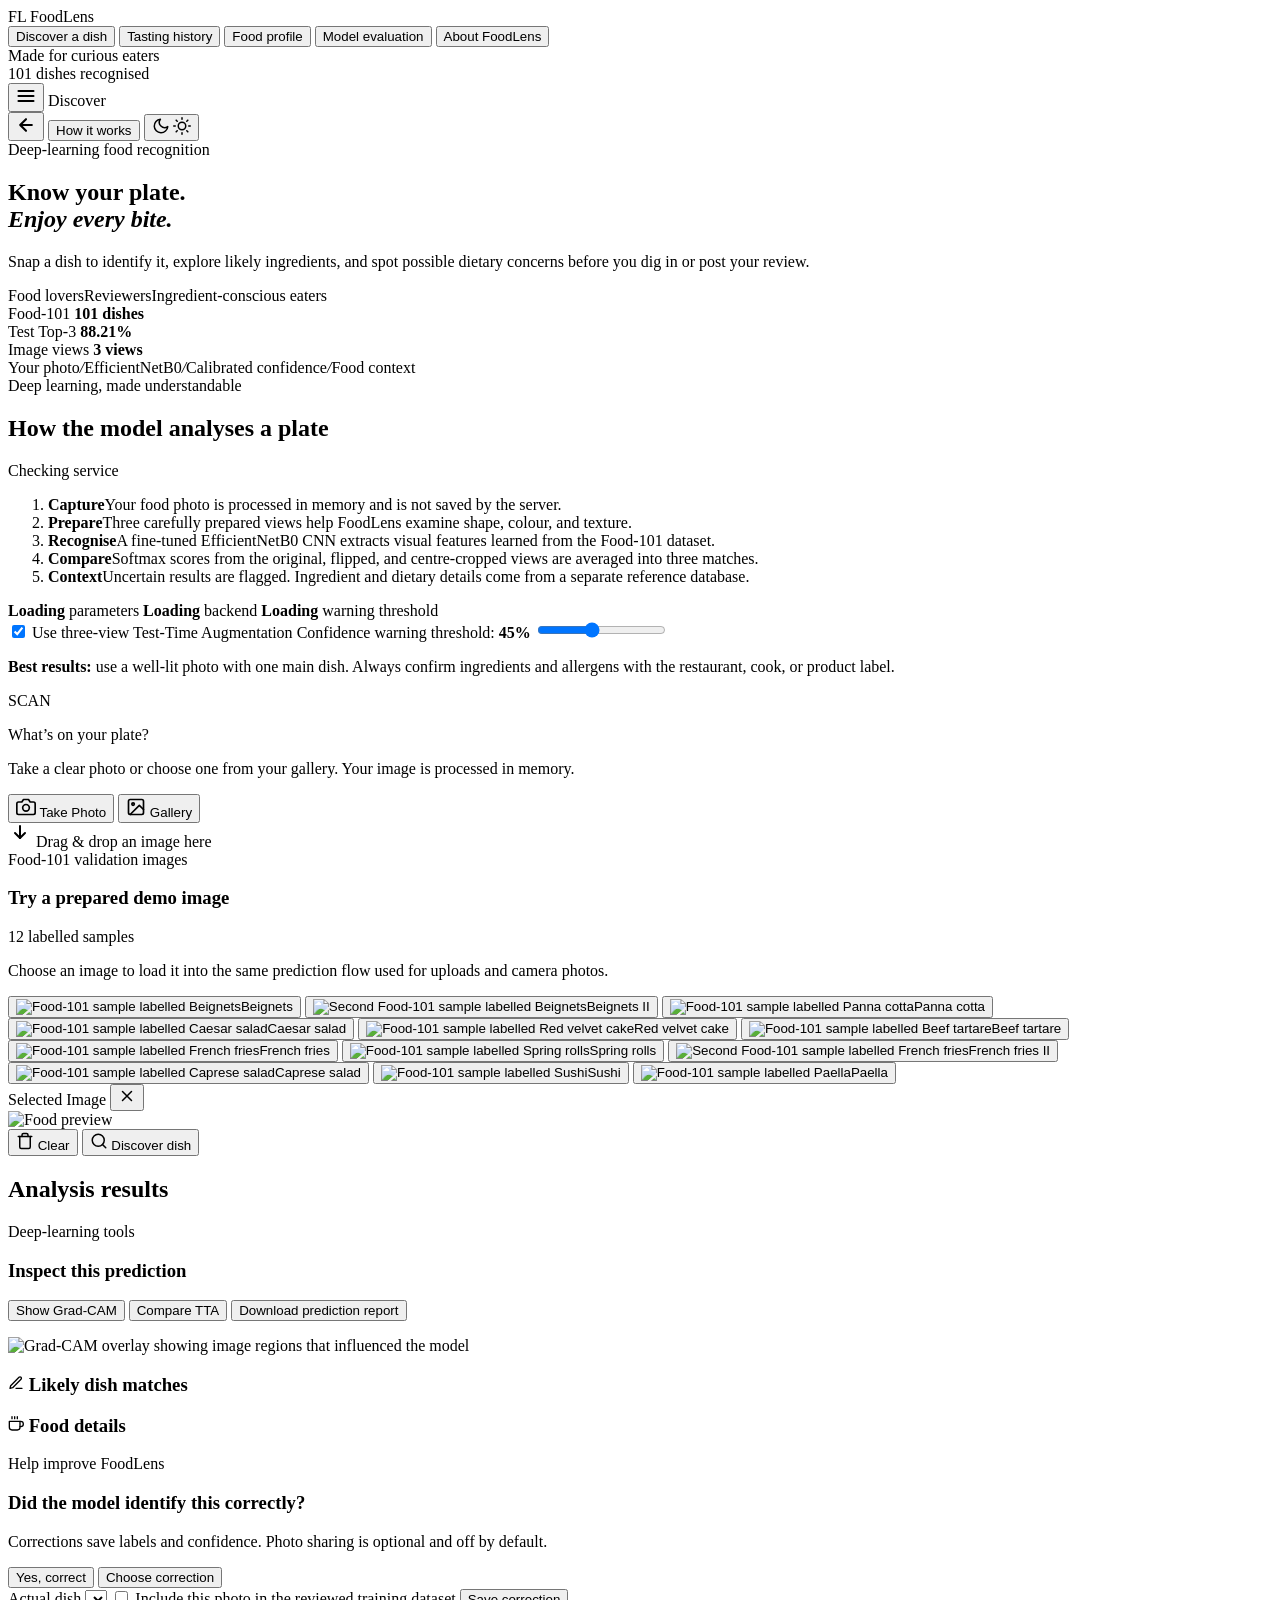
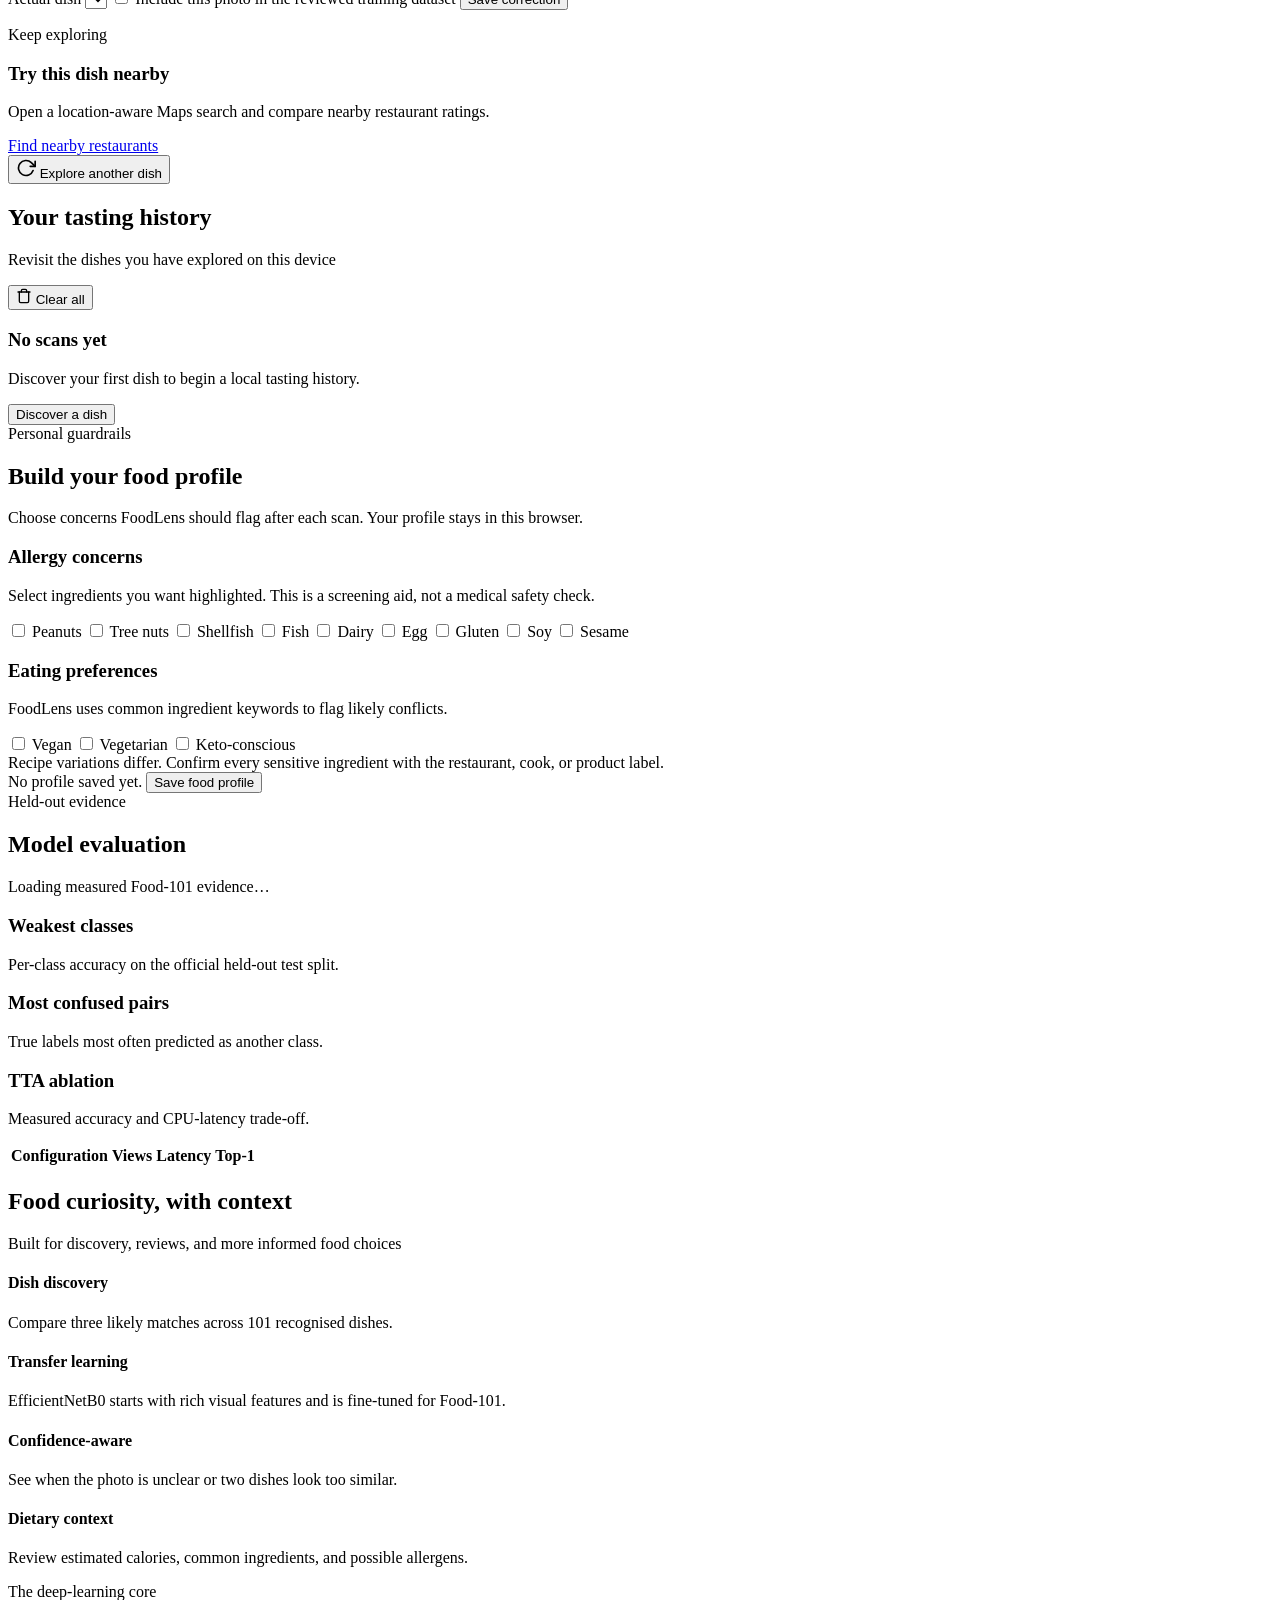
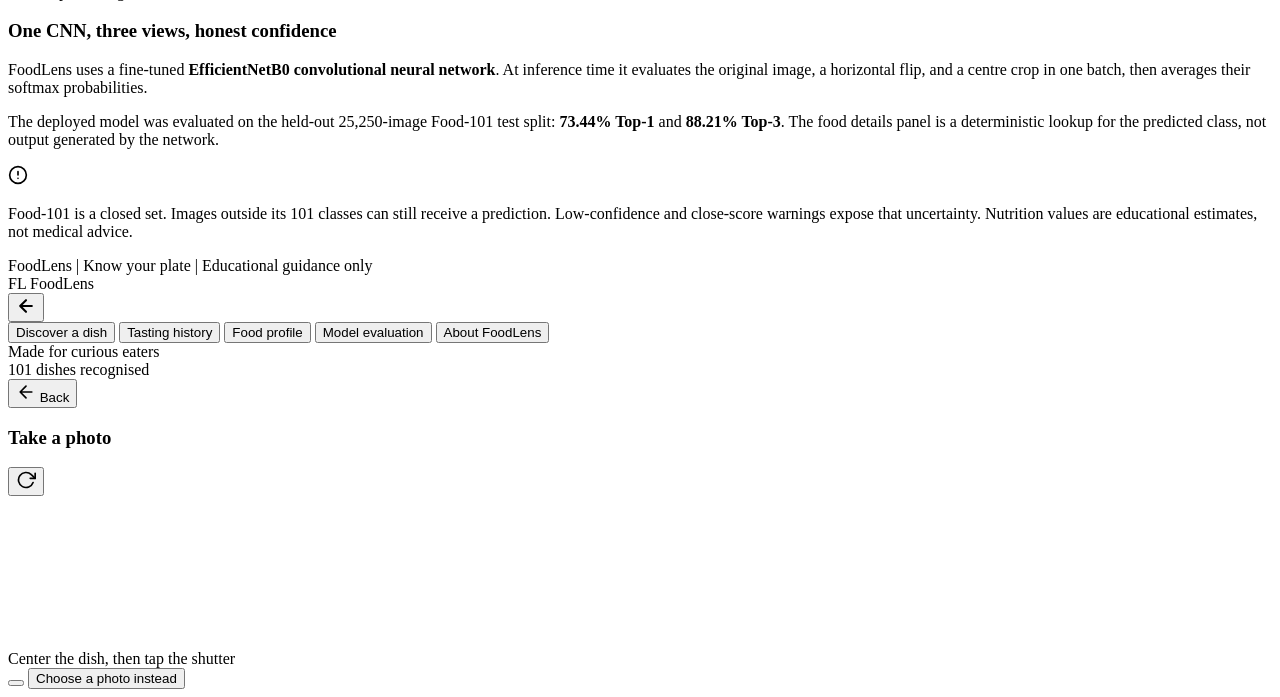
==== commit 97b3f0bd: "Add Food-101 demo gallery and harden hosted inference" ====
--- a/webapp/templates/index.html
+++ b/webapp/templates/index.html
@@ -150,6 +150,31 @@
             <input type="file" id="galleryInput" accept="image/jpeg,image/png,image/webp" hidden/>
           </div>
 
+          <section class="demo-samples" aria-labelledby="demoSamplesTitle">
+            <div class="demo-samples-heading">
+              <div>
+                <span class="eyebrow">Food-101 validation images</span>
+                <h3 id="demoSamplesTitle">Try a prepared demo image</h3>
+              </div>
+              <span class="sample-count">12 labelled samples</span>
+            </div>
+            <p>Choose an image to load it into the same prediction flow used for uploads and camera photos.</p>
+            <div class="demo-sample-grid">
+              <button class="demo-sample" type="button" data-sample-src="/static/demo-food101/01-beignets.jpg" data-sample-label="Beignets"><img src="/static/demo-food101/01-beignets.jpg" alt="Food-101 sample labelled Beignets" loading="lazy"/><span>Beignets</span></button>
+              <button class="demo-sample" type="button" data-sample-src="/static/demo-food101/02-beignets-second.jpg" data-sample-label="Beignets, second example"><img src="/static/demo-food101/02-beignets-second.jpg" alt="Second Food-101 sample labelled Beignets" loading="lazy"/><span>Beignets II</span></button>
+              <button class="demo-sample" type="button" data-sample-src="/static/demo-food101/03-panna_cotta.jpg" data-sample-label="Panna cotta"><img src="/static/demo-food101/03-panna_cotta.jpg" alt="Food-101 sample labelled Panna cotta" loading="lazy"/><span>Panna cotta</span></button>
+              <button class="demo-sample" type="button" data-sample-src="/static/demo-food101/04-caesar_salad.jpg" data-sample-label="Caesar salad"><img src="/static/demo-food101/04-caesar_salad.jpg" alt="Food-101 sample labelled Caesar salad" loading="lazy"/><span>Caesar salad</span></button>
+              <button class="demo-sample" type="button" data-sample-src="/static/demo-food101/05-red_velvet_cake.jpg" data-sample-label="Red velvet cake"><img src="/static/demo-food101/05-red_velvet_cake.jpg" alt="Food-101 sample labelled Red velvet cake" loading="lazy"/><span>Red velvet cake</span></button>
+              <button class="demo-sample" type="button" data-sample-src="/static/demo-food101/06-beef_tartare.jpg" data-sample-label="Beef tartare"><img src="/static/demo-food101/06-beef_tartare.jpg" alt="Food-101 sample labelled Beef tartare" loading="lazy"/><span>Beef tartare</span></button>
+              <button class="demo-sample" type="button" data-sample-src="/static/demo-food101/07-french_fries.jpg" data-sample-label="French fries"><img src="/static/demo-food101/07-french_fries.jpg" alt="Food-101 sample labelled French fries" loading="lazy"/><span>French fries</span></button>
+              <button class="demo-sample" type="button" data-sample-src="/static/demo-food101/08-spring_rolls.jpg" data-sample-label="Spring rolls"><img src="/static/demo-food101/08-spring_rolls.jpg" alt="Food-101 sample labelled Spring rolls" loading="lazy"/><span>Spring rolls</span></button>
+              <button class="demo-sample" type="button" data-sample-src="/static/demo-food101/09-french_fries-second.jpg" data-sample-label="French fries, second example"><img src="/static/demo-food101/09-french_fries-second.jpg" alt="Second Food-101 sample labelled French fries" loading="lazy"/><span>French fries II</span></button>
+              <button class="demo-sample" type="button" data-sample-src="/static/demo-food101/10-caprese_salad.jpg" data-sample-label="Caprese salad"><img src="/static/demo-food101/10-caprese_salad.jpg" alt="Food-101 sample labelled Caprese salad" loading="lazy"/><span>Caprese salad</span></button>
+              <button class="demo-sample" type="button" data-sample-src="/static/demo-food101/11-sushi.jpg" data-sample-label="Sushi"><img src="/static/demo-food101/11-sushi.jpg" alt="Food-101 sample labelled Sushi" loading="lazy"/><span>Sushi</span></button>
+              <button class="demo-sample" type="button" data-sample-src="/static/demo-food101/12-paella.jpg" data-sample-label="Paella"><img src="/static/demo-food101/12-paella.jpg" alt="Food-101 sample labelled Paella" loading="lazy"/><span>Paella</span></button>
+            </div>
+          </section>
+
           <div class="preview-card hidden" id="previewCard">
             <div class="preview-header">
               <span class="preview-label">Selected Image</span>
@@ -446,11 +471,12 @@
         </div>
         <div class="shutter-row">
           <button class="shutter" id="btnSnap" aria-label="Capture"><span></span></button>
+          <button class="btn btn-secondary camera-fallback hidden" id="btnCameraFallback" type="button">Choose a photo instead</button>
         </div>
         <div class="camera-msg hidden" id="cameraMsg"></div>
       </div>
     </div>
-    <input type="file" id="fallbackInput" accept="image/jpeg,image/png,image/webp" hidden/>
+    <input type="file" id="fallbackInput" accept="image/jpeg,image/png,image/webp" capture="environment" hidden/>
   </div>
 </div>
 
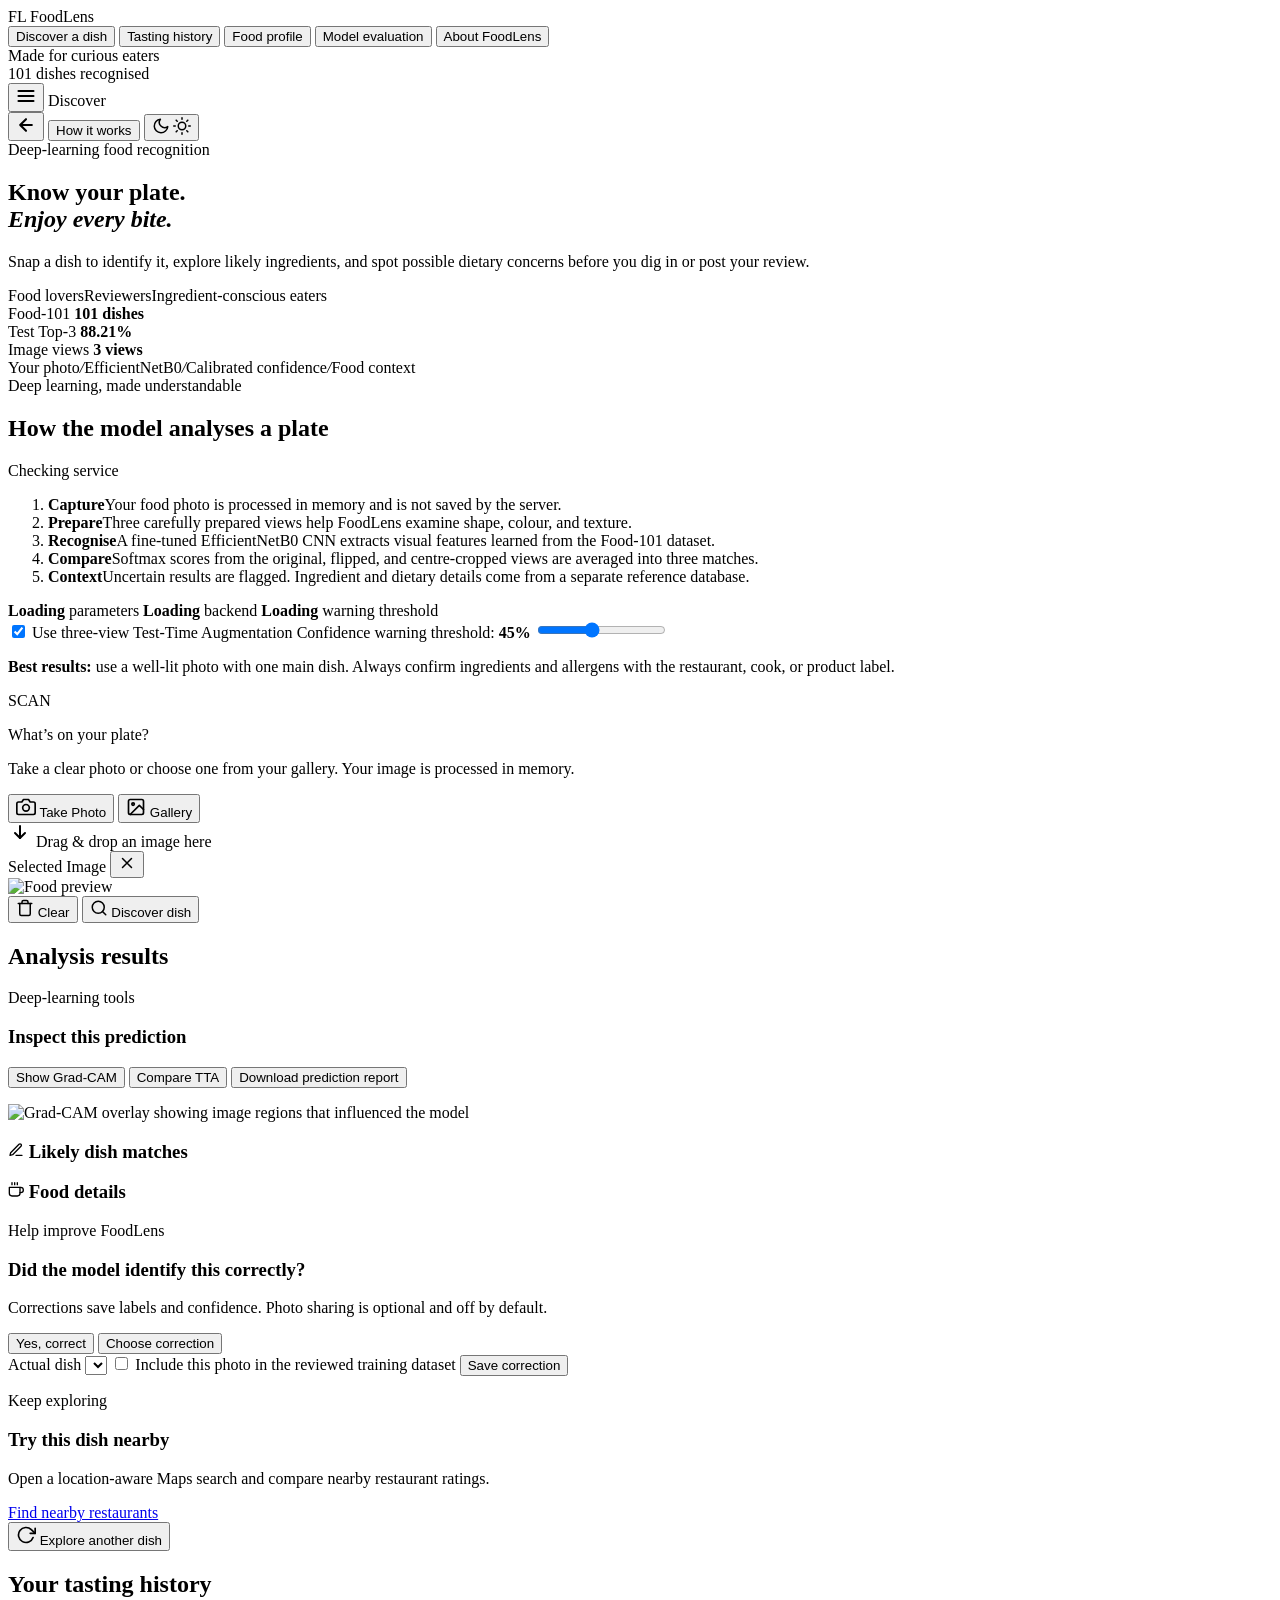
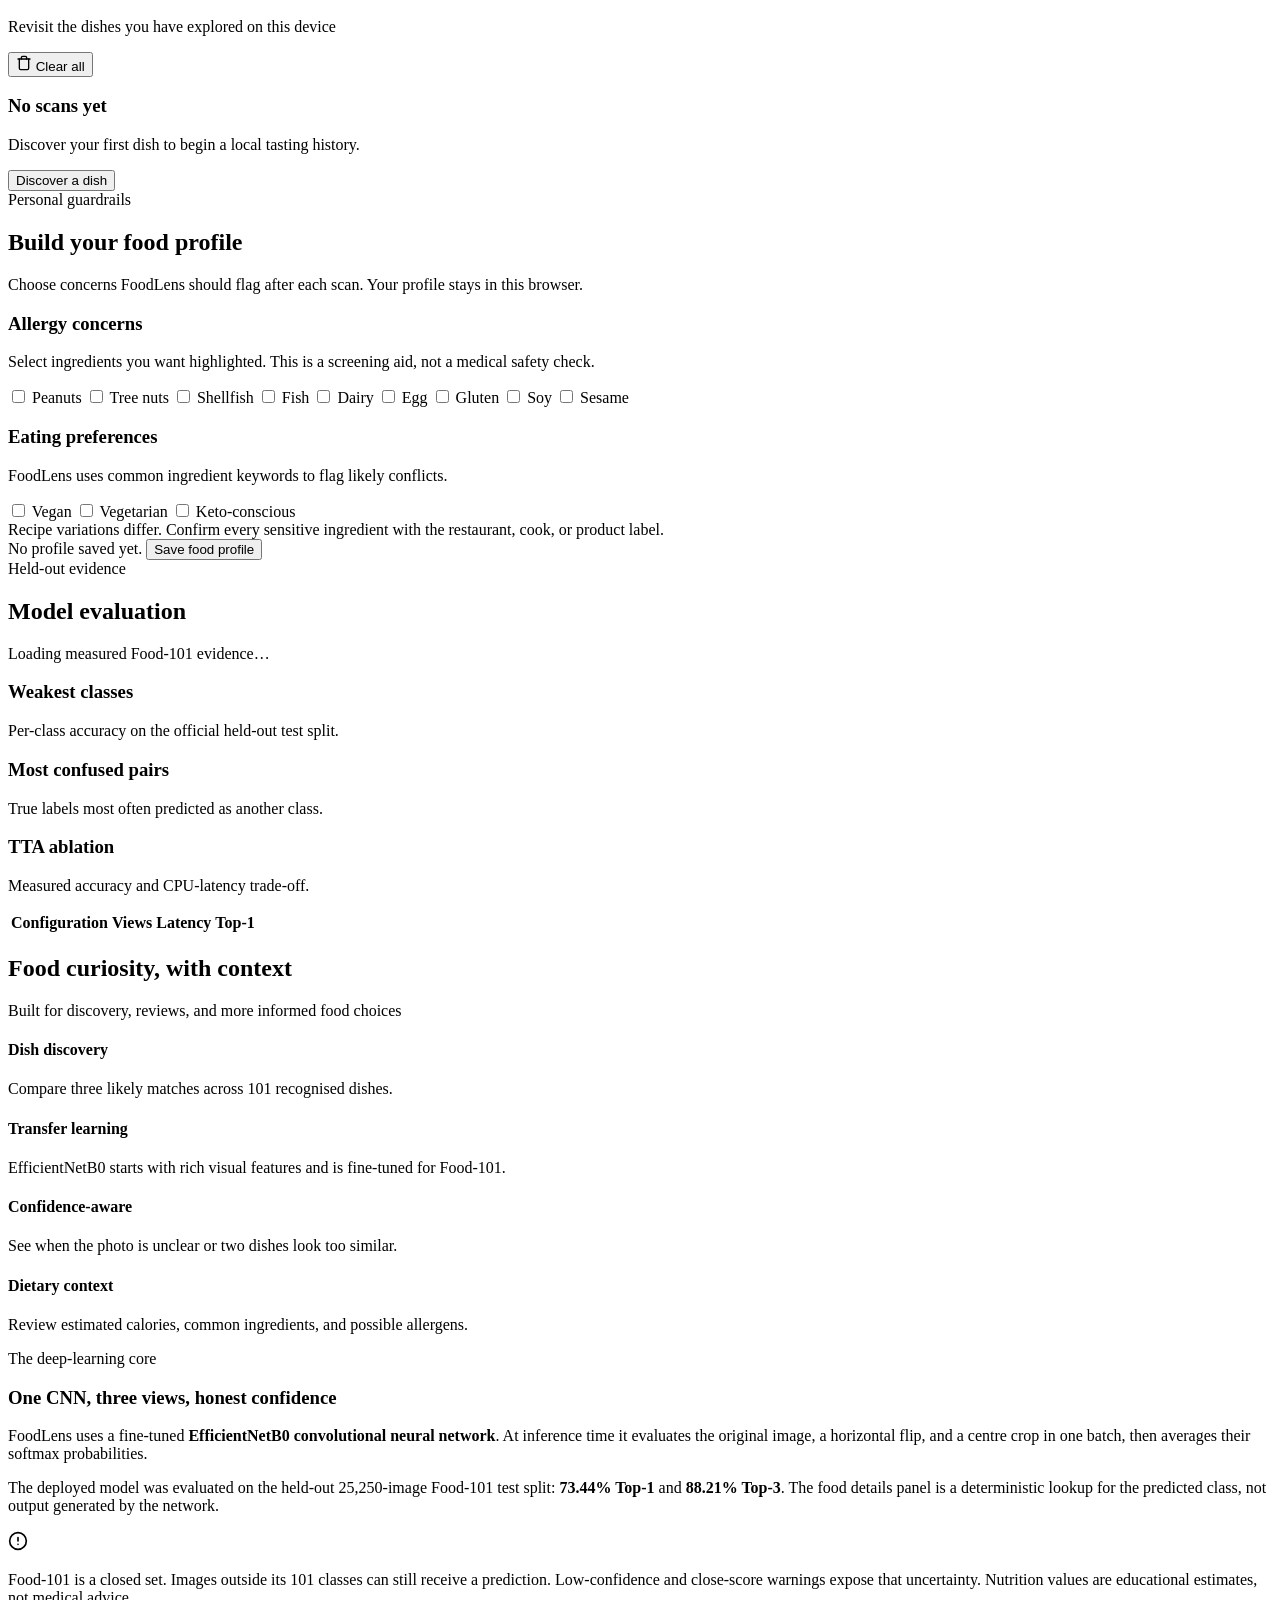
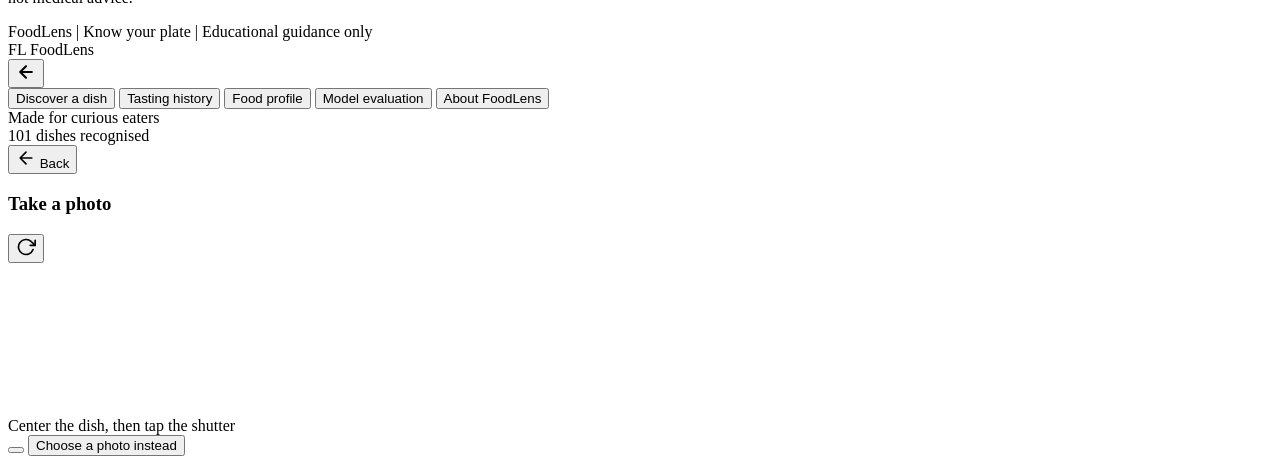
==== commit 8ce669b6: "Hide demo labels and use neutral sample filenames" ====
--- a/webapp/templates/index.html
+++ b/webapp/templates/index.html
@@ -150,31 +150,6 @@
             <input type="file" id="galleryInput" accept="image/jpeg,image/png,image/webp" hidden/>
           </div>
 
-          <section class="demo-samples" aria-labelledby="demoSamplesTitle">
-            <div class="demo-samples-heading">
-              <div>
-                <span class="eyebrow">Food-101 validation images</span>
-                <h3 id="demoSamplesTitle">Try a prepared demo image</h3>
-              </div>
-              <span class="sample-count">12 labelled samples</span>
-            </div>
-            <p>Choose an image to load it into the same prediction flow used for uploads and camera photos.</p>
-            <div class="demo-sample-grid">
-              <button class="demo-sample" type="button" data-sample-src="/static/demo-food101/01-beignets.jpg" data-sample-label="Beignets"><img src="/static/demo-food101/01-beignets.jpg" alt="Food-101 sample labelled Beignets" loading="lazy"/><span>Beignets</span></button>
-              <button class="demo-sample" type="button" data-sample-src="/static/demo-food101/02-beignets-second.jpg" data-sample-label="Beignets, second example"><img src="/static/demo-food101/02-beignets-second.jpg" alt="Second Food-101 sample labelled Beignets" loading="lazy"/><span>Beignets II</span></button>
-              <button class="demo-sample" type="button" data-sample-src="/static/demo-food101/03-panna_cotta.jpg" data-sample-label="Panna cotta"><img src="/static/demo-food101/03-panna_cotta.jpg" alt="Food-101 sample labelled Panna cotta" loading="lazy"/><span>Panna cotta</span></button>
-              <button class="demo-sample" type="button" data-sample-src="/static/demo-food101/04-caesar_salad.jpg" data-sample-label="Caesar salad"><img src="/static/demo-food101/04-caesar_salad.jpg" alt="Food-101 sample labelled Caesar salad" loading="lazy"/><span>Caesar salad</span></button>
-              <button class="demo-sample" type="button" data-sample-src="/static/demo-food101/05-red_velvet_cake.jpg" data-sample-label="Red velvet cake"><img src="/static/demo-food101/05-red_velvet_cake.jpg" alt="Food-101 sample labelled Red velvet cake" loading="lazy"/><span>Red velvet cake</span></button>
-              <button class="demo-sample" type="button" data-sample-src="/static/demo-food101/06-beef_tartare.jpg" data-sample-label="Beef tartare"><img src="/static/demo-food101/06-beef_tartare.jpg" alt="Food-101 sample labelled Beef tartare" loading="lazy"/><span>Beef tartare</span></button>
-              <button class="demo-sample" type="button" data-sample-src="/static/demo-food101/07-french_fries.jpg" data-sample-label="French fries"><img src="/static/demo-food101/07-french_fries.jpg" alt="Food-101 sample labelled French fries" loading="lazy"/><span>French fries</span></button>
-              <button class="demo-sample" type="button" data-sample-src="/static/demo-food101/08-spring_rolls.jpg" data-sample-label="Spring rolls"><img src="/static/demo-food101/08-spring_rolls.jpg" alt="Food-101 sample labelled Spring rolls" loading="lazy"/><span>Spring rolls</span></button>
-              <button class="demo-sample" type="button" data-sample-src="/static/demo-food101/09-french_fries-second.jpg" data-sample-label="French fries, second example"><img src="/static/demo-food101/09-french_fries-second.jpg" alt="Second Food-101 sample labelled French fries" loading="lazy"/><span>French fries II</span></button>
-              <button class="demo-sample" type="button" data-sample-src="/static/demo-food101/10-caprese_salad.jpg" data-sample-label="Caprese salad"><img src="/static/demo-food101/10-caprese_salad.jpg" alt="Food-101 sample labelled Caprese salad" loading="lazy"/><span>Caprese salad</span></button>
-              <button class="demo-sample" type="button" data-sample-src="/static/demo-food101/11-sushi.jpg" data-sample-label="Sushi"><img src="/static/demo-food101/11-sushi.jpg" alt="Food-101 sample labelled Sushi" loading="lazy"/><span>Sushi</span></button>
-              <button class="demo-sample" type="button" data-sample-src="/static/demo-food101/12-paella.jpg" data-sample-label="Paella"><img src="/static/demo-food101/12-paella.jpg" alt="Food-101 sample labelled Paella" loading="lazy"/><span>Paella</span></button>
-            </div>
-          </section>
-
           <div class="preview-card hidden" id="previewCard">
             <div class="preview-header">
               <span class="preview-label">Selected Image</span>
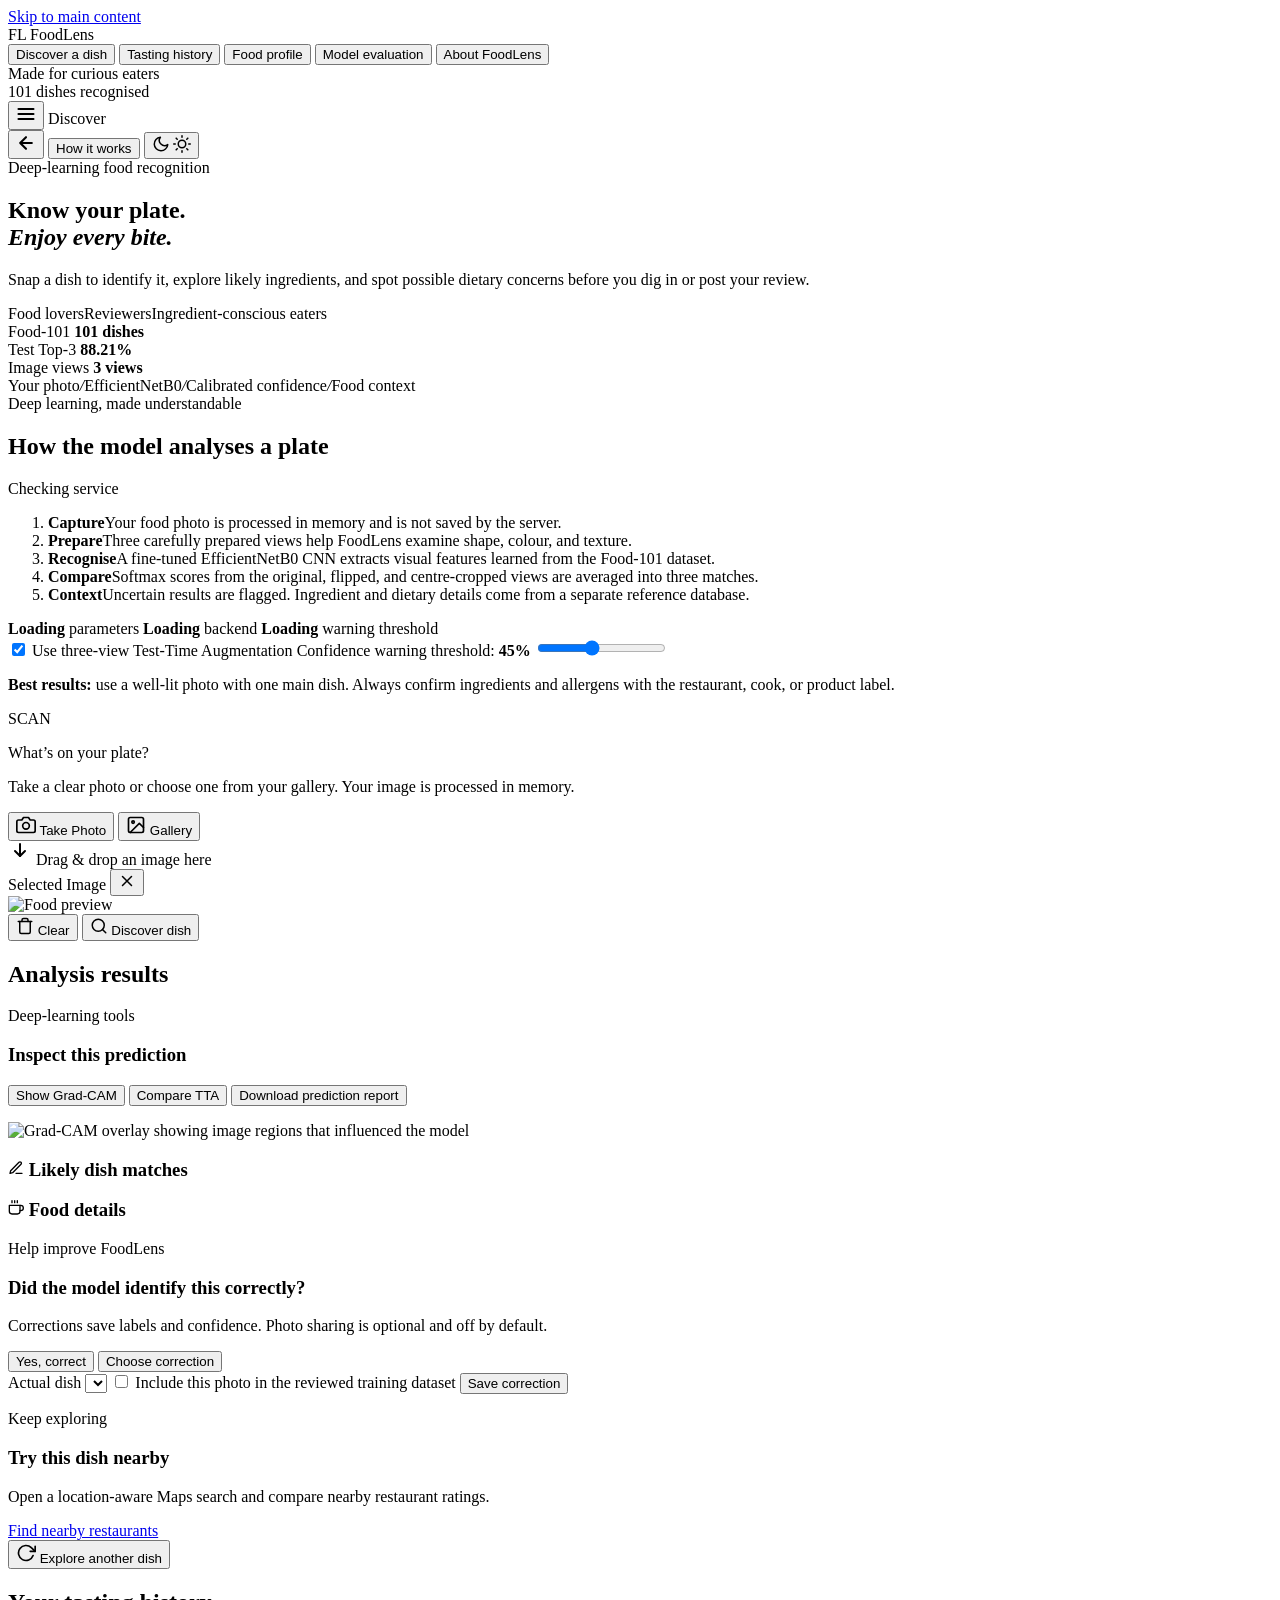
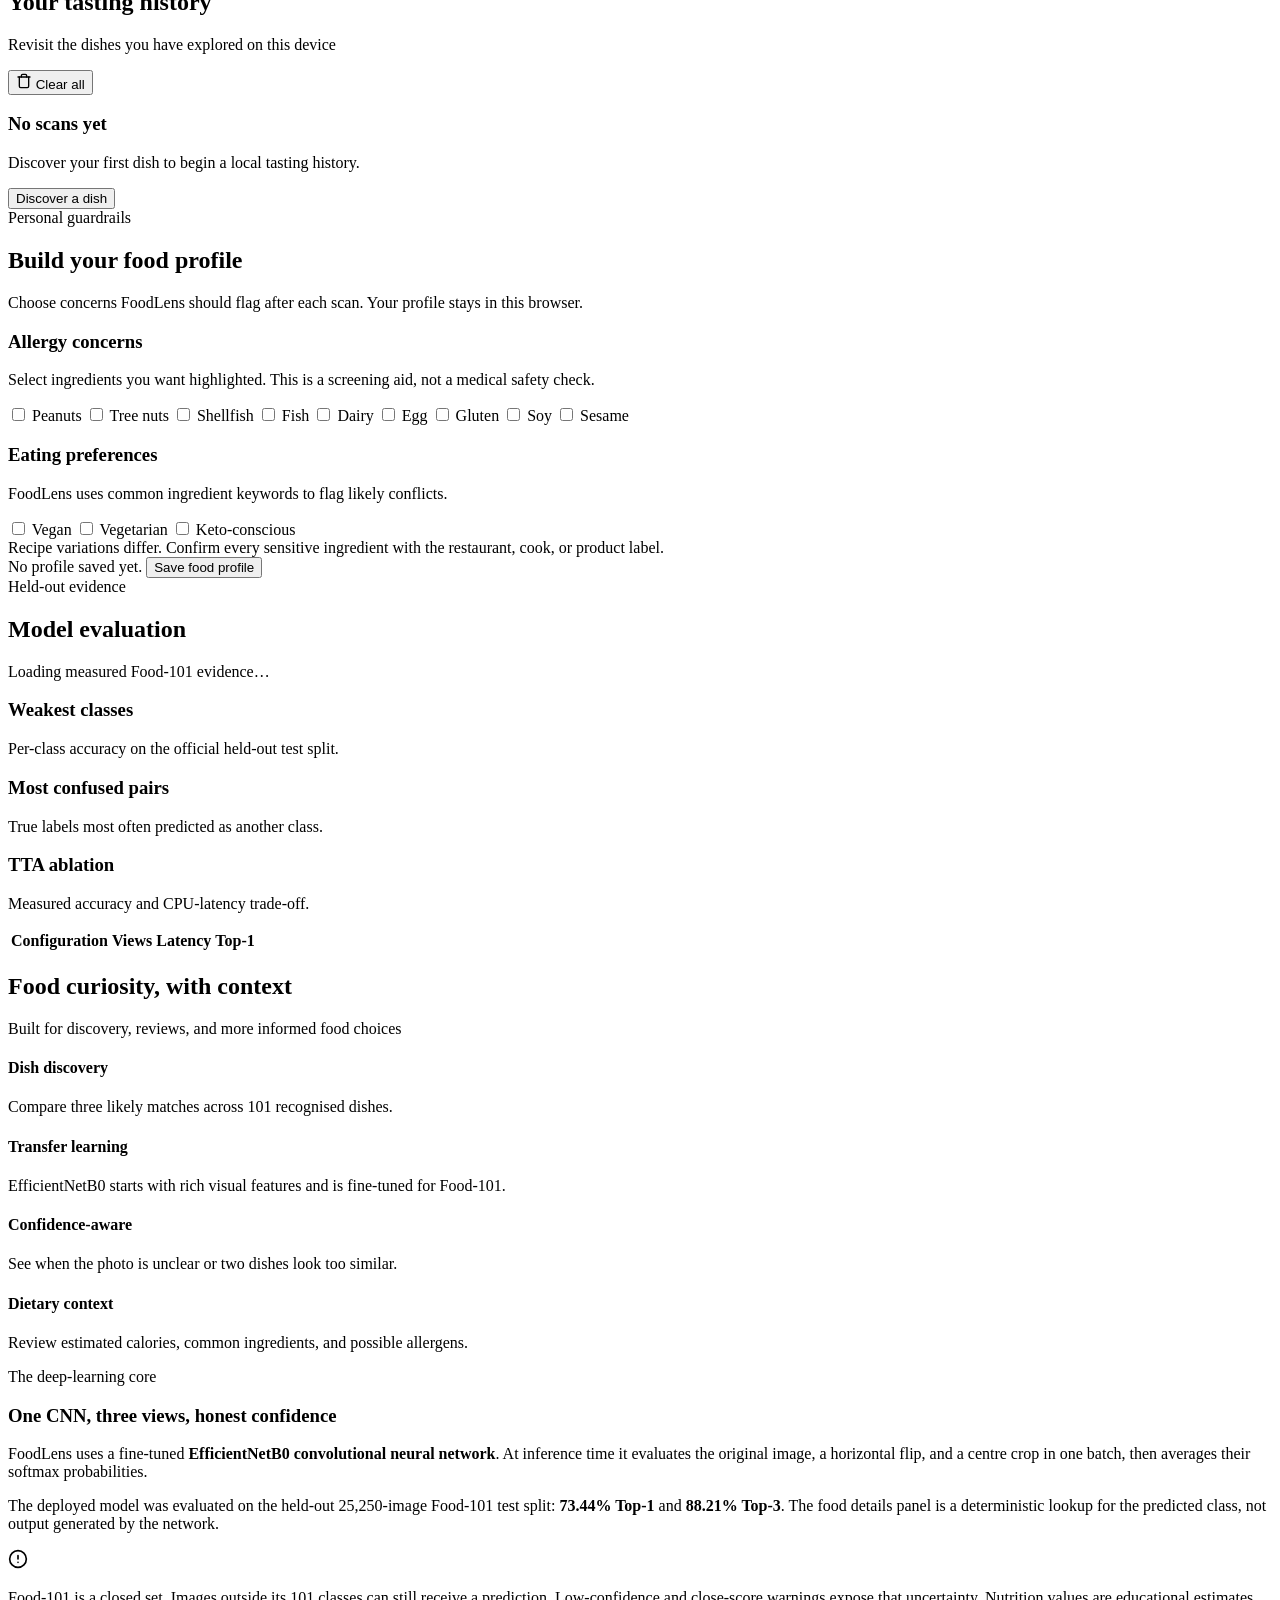
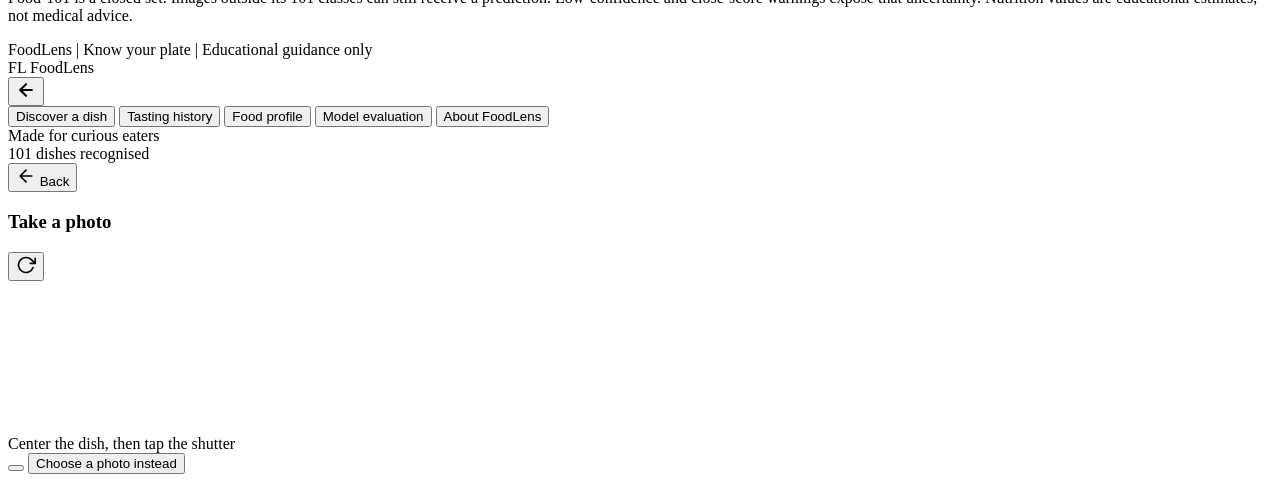
==== commit e89bd547: "Improve accessibility performance and response security" ====
--- a/webapp/templates/index.html
+++ b/webapp/templates/index.html
@@ -2,27 +2,17 @@
 <html lang="en">
 <head>
   <meta charset="UTF-8"/>
-  <meta name="viewport" content="width=device-width,initial-scale=1,maximum-scale=1,viewport-fit=cover"/>
+  <meta name="viewport" content="width=device-width,initial-scale=1,viewport-fit=cover"/>
   <meta name="theme-color" content="#10b981"/>
   <meta name="description" content="Recognize dishes, explore likely ingredients, and review possible dietary concerns from a food photo."/>
   <meta name="apple-mobile-web-app-capable" content="yes"/>
   <meta name="apple-mobile-web-app-status-bar-style" content="default"/>
   <title>FoodLens | Know your plate</title>
   <link rel="stylesheet" href="/static/style.css"/>
-  <link rel="preconnect" href="https://fonts.googleapis.com"/>
-  <link rel="preconnect" href="https://fonts.gstatic.com" crossorigin/>
-  <link href="https://fonts.googleapis.com/css2?family=DM+Sans:wght@400;500;600;700&family=Space+Grotesk:wght@500;600;700&display=swap" rel="stylesheet"/>
   <link rel="icon" type="image/svg+xml" href="/static/favicon.svg"/>
 </head>
 <body>
-<script>
-  // Apply saved theme before paint to avoid flash
-  try {
-    var t = localStorage.getItem('foodlens.theme');
-    if (t) document.documentElement.setAttribute('data-theme', t);
-    else if (window.matchMedia('(prefers-color-scheme: dark)').matches) document.documentElement.setAttribute('data-theme', 'dark');
-  } catch (e) {}
-</script>
+<a class="skip-link" href="#main">Skip to main content</a>
 
 <div class="app-shell">
   <span class="bg-blob blob-a" aria-hidden="true"></span>
@@ -276,7 +266,7 @@
           <div class="empty-state hidden" id="histEmpty">
             <h3>No scans yet</h3>
             <p>Discover your first dish to begin a local tasting history.</p>
-            <button class="btn btn-primary" onclick="navigate('scan')">Discover a dish</button>
+            <button class="btn btn-primary" id="btnDiscoverDish" type="button">Discover a dish</button>
           </div>
         </section>
 
@@ -455,6 +445,6 @@
   </div>
 </div>
 
-<script src="/static/script.js"></script>
+<script src="/static/script.js" defer></script>
 </body>
 </html>
